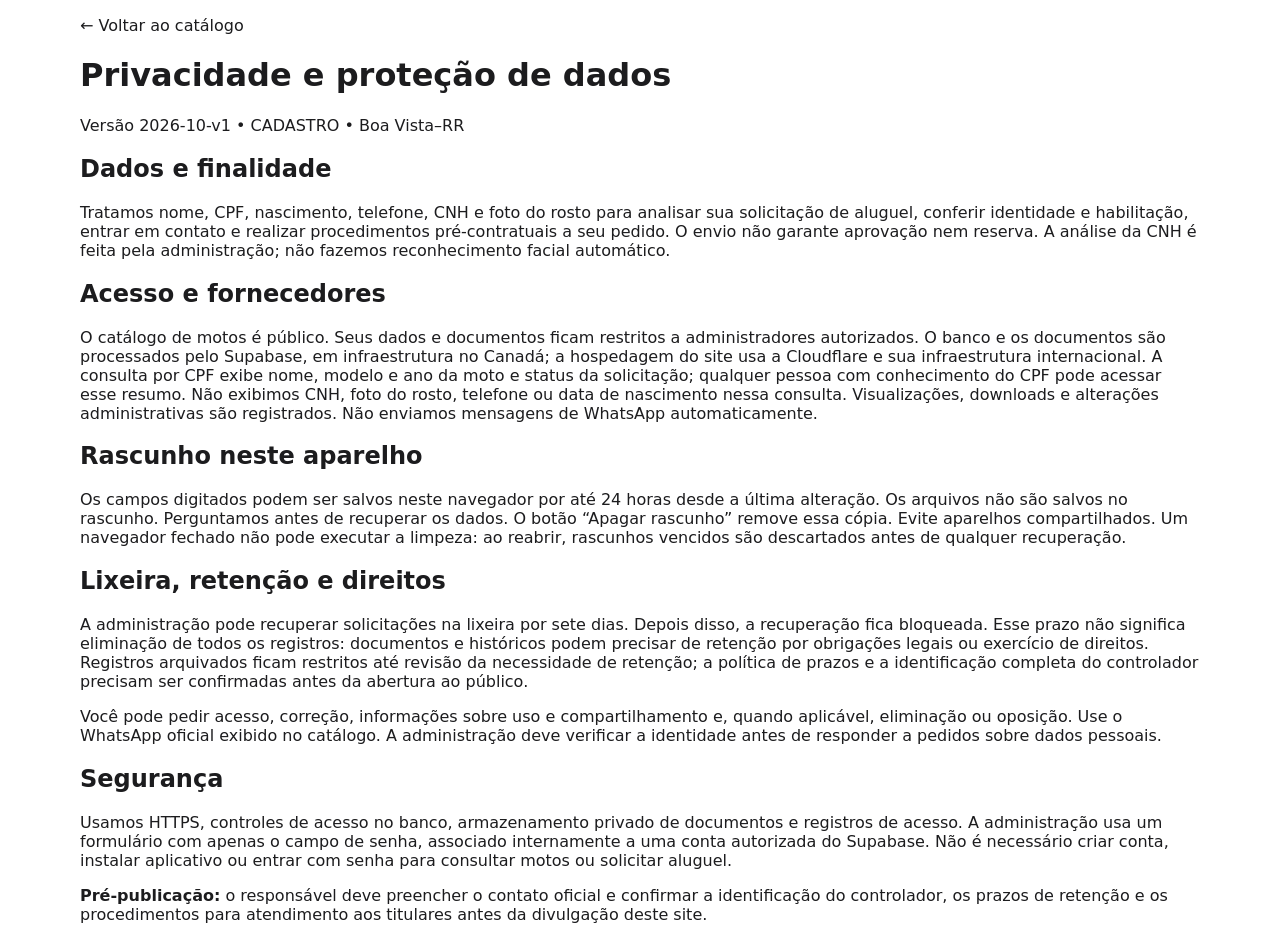
==== public/privacy.html @ 1ce6167f "Publicar Cadastro versão 04 com nova identidade e preservar correção da ADM" ====
<!doctype html><html lang="pt-BR"><head><meta charset="utf-8"><meta name="viewport" content="width=device-width,initial-scale=1"><title>Privacidade | Cadastro</title><link rel="stylesheet" href="style.css"></head><body><main class="wrap"><p><a href="index.html">← Voltar ao catálogo</a></p><h1>Privacidade e proteção de dados</h1><p>Versão 2026-10-v1 • CADASTRO • Boa Vista–RR</p><h2>Dados e finalidade</h2><p>Tratamos nome, CPF, nascimento, telefone, CNH e foto do rosto para analisar sua solicitação de aluguel, conferir identidade e habilitação, entrar em contato e realizar procedimentos pré-contratuais a seu pedido. O envio não garante aprovação nem reserva. A análise da CNH é feita pela administração; não fazemos reconhecimento facial automático.</p><h2>Acesso e fornecedores</h2><p>O catálogo de motos é público. Seus dados e documentos ficam restritos a administradores autorizados. O banco e os documentos são processados pelo Supabase, em infraestrutura no Canadá; a hospedagem do site usa a Cloudflare e sua infraestrutura internacional. A consulta por CPF exibe nome, modelo e ano da moto e status da solicitação; qualquer pessoa com conhecimento do CPF pode acessar esse resumo. Não exibimos CNH, foto do rosto, telefone ou data de nascimento nessa consulta. Visualizações, downloads e alterações administrativas são registrados. Não enviamos mensagens de WhatsApp automaticamente.</p><h2>Rascunho neste aparelho</h2><p>Os campos digitados podem ser salvos neste navegador por até 24 horas desde a última alteração. Os arquivos não são salvos no rascunho. Perguntamos antes de recuperar os dados. O botão “Apagar rascunho” remove essa cópia. Evite aparelhos compartilhados. Um navegador fechado não pode executar a limpeza: ao reabrir, rascunhos vencidos são descartados antes de qualquer recuperação.</p><h2>Lixeira, retenção e direitos</h2><p>A administração pode recuperar solicitações na lixeira por sete dias. Depois disso, a recuperação fica bloqueada. Esse prazo não significa eliminação de todos os registros: documentos e históricos podem precisar de retenção por obrigações legais ou exercício de direitos. Registros arquivados ficam restritos até revisão da necessidade de retenção; a política de prazos e a identificação completa do controlador precisam ser confirmadas antes da abertura ao público.</p><p>Você pode pedir acesso, correção, informações sobre uso e compartilhamento e, quando aplicável, eliminação ou oposição. Use o WhatsApp oficial exibido no catálogo. A administração deve verificar a identidade antes de responder a pedidos sobre dados pessoais.</p><h2>Segurança</h2><p>Usamos HTTPS, controles de acesso no banco, armazenamento privado de documentos e registros de acesso. A administração usa um formulário com apenas o campo de senha, associado internamente a uma conta autorizada do Supabase. Não é necessário criar conta, instalar aplicativo ou entrar com senha para consultar motos ou solicitar aluguel.</p><p><strong>Pré-publicação:</strong> o responsável deve preencher o contato oficial e confirmar a identificação do controlador, os prazos de retenção e os procedimentos para atendimento aos titulares antes da divulgação deste site.</p></main></body></html>
---- public/style.css ----
:root{font-family:Inter,system-ui,-apple-system,Segoe UI,sans-serif;color:#1c1c1e;background:#fff}*{box-sizing:border-box}html{scroll-behavior:smooth}body{margin:0}button,input,textarea,select{font:inherit}button{cursor:pointer}a{text-decoration:none;color:inherit}.wrap{width:min(1120px,calc(100% - 36px));margin:auto}.head{display:flex;align-items:center;justify-content:space-between;height:82px}.brand{display:flex;align-items:center;gap:11px}.brand strong{display:block;font-size:18px;letter-spacing:.5px}.brand small{display:block;color:#777;font-size:11px;margin-top:3px}.mark{background:#bc2026;color:#fff;font-weight:900;border-radius:12px;padding:10px 15px;font-size:23px}.headlink{font-size:13px;font-weight:700}.hero{background:linear-gradient(115deg,#181818,#303033);color:white;padding:92px 0 100px}.eyebrow{font-size:11px;font-weight:900;letter-spacing:2px;color:#f5aaaa}.eyebrow.red{color:#b91c1c}.hero h1{font-size:clamp(36px,6vw,66px);letter-spacing:-2px;line-height:1.06;margin:17px 0}.hero h1 em{color:#ff6b6b;font-style:normal}.hero p{max-width:540px;color:#d1d1d1;line-height:1.65;margin-bottom:28px}.btn{border:0;border-radius:11px;padding:14px 19px;font-weight:800;display:inline-block;text-align:center}.primary{background:#bc2026;color:white}.primary:hover{background:#9c171e}.secondary{background:#f3f3f3;color:#242424}.btn:disabled{opacity:.45;cursor:not-allowed}.catalog{padding:67px 0}.section-head{display:flex;justify-content:space-between;align-items:center;gap:10px;margin-bottom:24px}.section-head h2,.steps h2{font-size:34px;letter-spacing:-1px;margin:7px 0}.section-head p{color:#737373;margin:0}.pill{border-radius:30px;background:#f6f6f6;padding:8px 12px;color:#555;font-size:12px;white-space:nowrap}.grid{display:grid;grid-template-columns:repeat(3,minmax(0,1fr));gap:22px}.bike{border:1px solid #e8e8e8;border-radius:17px;overflow:hidden;background:#fff;box-shadow:0 6px 18px #00000007}.bike-photo{height:210px;background:linear-gradient(135deg,#f0f0f0,#e3e3e3);display:flex;align-items:center;justify-content:center;position:relative}.bike-photo img{width:100%;height:100%;object-fit:cover}.bike-photo .placeholder{font-size:65px;opacity:.35}.status{position:absolute;top:12px;left:12px;border-radius:20px;padding:6px 11px;font-size:10px;font-weight:900;background:#dcfce7;color:#166534}.status.rented{background:#fee2e2;color:#991b1b}.arrow{position:absolute;top:48%;border:0;border-radius:50%;width:30px;height:30px;background:#ffffffd9}.arrow.left{left:9px}.arrow.right{right:9px}.dots{position:absolute;bottom:9px;color:#444;background:#fffc;border-radius:20px;padding:3px 9px;font-size:11px}.bike-body{padding:19px}.bike-body h3{margin:0 0 6px;font-size:19px}.bike-body .meta{color:#777;font-size:12px}.desc{font-size:13px;color:#555;line-height:1.5;min-height:36px}.prices{border-top:1px solid #eee;padding-top:12px;margin:12px 0}.price-row{display:flex;justify-content:space-between;gap:8px;font-size:13px;padding:4px 0}.price-row strong{font-size:15px}.price-row.total{font-weight:800;color:#b91c1c}.bike .btn{width:100%}.steps{padding:28px 0 78px}.stepgrid{display:grid;grid-template-columns:repeat(3,1fr);gap:16px}.stepgrid>div{background:#f8f8f8;border-radius:15px;padding:23px}.stepgrid b{color:#b91c1c}.stepgrid h3{margin:9px 0}.stepgrid p{font-size:13px;color:#666;line-height:1.5}footer{background:#171717;color:white}.foot{display:flex;justify-content:space-between;align-items:center;padding:26px 0}.foot p{color:#aaa;font-size:12px}.lock{border:0;background:#333;color:#bbb;border-radius:10px;padding:10px 13px}.wa{position:fixed;bottom:22px;right:19px;background:#16a34a;color:white;padding:13px 17px;border-radius:50px;font-weight:800;box-shadow:0 5px 20px #0003;z-index:9}.overlay{position:fixed;inset:0;background:#0009;z-index:20;display:flex;justify-content:center;align-items:center;padding:16px}.hidden{display:none!important}.dialog{background:#fff;border-radius:18px;padding:25px;width:min(560px,100%);max-height:90vh;overflow:auto;position:relative}.close{position:absolute;right:14px;top:10px;border:0;background:transparent;font-size:27px;color:#666}.dialog h2{margin:3px 30px 12px 0}.muted{color:#737373;font-size:13px;line-height:1.6}.field{display:flex;flex-direction:column;gap:5px;margin:12px 0}.field label{font-size:13px;font-weight:750}.field input,.field textarea,.field select,.search{border:1px solid #ddd;border-radius:9px;padding:12px;width:100%;background:white}.field input:focus,.field textarea:focus{outline:2px solid #e6a0a0}.error{font-size:12px;color:#b91c1c;min-height:12px}.checkrow{display:flex;gap:10px;align-items:flex-start;font-size:13px;line-height:1.5;margin:16px 0}.checkrow input{margin-top:3px}.actions{display:flex;gap:10px;flex-wrap:wrap;margin-top:17px}.actions>*{flex:1}.boxnote{background:#f8f8f8;border-radius:10px;padding:13px;font-size:13px;line-height:1.6}.toast{position:fixed;bottom:20px;left:50%;transform:translateX(-50%);background:#222;color:white;padding:13px 19px;border-radius:10px;z-index:30;max-width:90vw}.admin{position:fixed;inset:0;background:#f7f7f8;z-index:15;overflow:auto}.adminbar{background:#171717;color:#fff}.adminbarinner{display:flex;justify-content:space-between;align-items:center;min-height:66px}.adminbar span{color:#ff7d7d}.plain{border:0;background:#ffffff18;color:#fff;border-radius:9px;padding:9px 12px;margin-left:7px}.adminbody{padding:24px 0 60px}.tabs{display:flex;overflow:auto;gap:7px;margin-bottom:22px}.tabs button{border:0;border-radius:9px;padding:12px 15px;background:#eaeaea;white-space:nowrap}.tabs button.active{background:#bc2026;color:#fff}.panel{background:white;border:1px solid #e8e8e8;border-radius:14px;padding:20px;margin:13px 0}.panel h2{margin:0 0 14px}.stats{display:grid;grid-template-columns:repeat(3,1fr);gap:12px}.stat{background:#fff;padding:20px;border:1px solid #eee;border-radius:12px}.stat strong{display:block;font-size:30px}.stat small{color:#666}.item{padding:13px 0;border-bottom:1px solid #eee}.item:last-child{border-bottom:0}.itemhead{display:flex;justify-content:space-between;align-items:center;gap:10px}.item p{font-size:13px;color:#666;margin:7px 0}.mini{border:1px solid #ddd;background:white;border-radius:8px;padding:7px 10px;font-size:12px;margin:3px}.danger{color:#b91c1c}.toolbar{display:flex;gap:8px;flex-wrap:wrap}.toolbar>*{flex:1;min-width:120px}.docpreview{width:100%;max-height:65vh;object-fit:contain}.docframe{width:100%;height:65vh;border:0}.notice{background:#fff5e6;border-radius:10px;padding:12px;font-size:13px;color:#805000}@media(max-width:800px){.grid{grid-template-columns:repeat(2,1fr)}.hero{padding:70px 0}.stepgrid{grid-template-columns:1fr}.stats{grid-template-columns:1fr 1fr}}@media(max-width:540px){.grid{grid-template-columns:1fr}.section-head h2{font-size:29px}.hero h1{letter-spacing:-1px}.headlink{display:none}.bike-photo{height:230px}.dialog{padding:20px}.stats{grid-template-columns:1fr 1fr}.wa span{display:none}.wa{border-radius:50%;padding:15px}}

.audit{white-space:pre-wrap;overflow-wrap:anywhere;font-size:12px}input,select,textarea{font-size:16px}button:focus-visible,a:focus-visible{outline:3px solid #b91c1c;outline-offset:3px}.dialog{max-height:90dvh;overflow-y:auto}

/* CADASTRO — VERSÃO 04 */
.catalog{padding:34px 0 75px}.catalog-title{text-align:center;white-space:nowrap;font-size:clamp(18px,5.4vw,42px);color:#414141;margin:8px 0 34px;font-weight:900;letter-spacing:-.6px}.grid{grid-template-columns:1fr;gap:30px;max-width:850px;margin:auto}.bike{display:grid;grid-template-columns:48% 52%;border:0;border-radius:20px;box-shadow:0 12px 28px rgba(0,0,0,.18);overflow:hidden}.bike-photo{height:100%;min-height:245px;background:#fff}.bike-photo img{object-fit:contain}.bike-body{padding:22px}.bike-body h3{font-size:23px}.bike-body .meta{font-size:15px}.desc{min-height:0}.bike .primary,.approve{background:#06a43e;color:#fff}.bike .primary:hover,.approve:hover{background:#058631}.price-row strong,.price-row.total{color:#686868}.status{background:#dcfce7;color:#05952f}.foot{min-height:90px}.footer-brand{font-weight:800}.admin-shortcut{width:min(100%,540px);display:flex;align-items:center;gap:15px;text-align:left;background:#fff;border:1px solid #e7e7e7;border-radius:12px;padding:17px 20px;box-shadow:0 6px 18px #00000012}.admin-shortcut strong{flex:1}.admin-shortcut span{font-size:25px}.app-card{position:relative;background:#fff;border:1px solid #eee;border-radius:14px;margin:15px 0;box-shadow:0 5px 15px #00000010;display:flex;align-items:stretch}.app-card-main{border:0;background:transparent;text-align:left;flex:1;padding:16px 13px;min-width:0}.app-card-title{display:flex;gap:8px;align-items:center;justify-content:space-between}.app-card-detail{color:#666;font-size:13px;margin:8px 0}.app-card-open{color:#0c8b3b;font-weight:750;font-size:13px}.app-trash{border:0;background:transparent;color:#bb2026;font-size:21px;padding:12px}.detail-page{max-width:950px;margin:auto}.detail-page h2{font-size:clamp(21px,5vw,32px)}.doc-grid{display:grid;grid-template-columns:1fr 1fr;gap:14px}.inline-document{background:#f5f5f5;border-radius:10px;min-height:250px;overflow:hidden}.inline-face{width:100%;max-height:540px;object-fit:contain;display:block}.inline-pdf{width:100%;height:550px;border:0}.decision-buttons{margin:20px 0}.refuse{background:#bc2026;color:white}.adminbody{padding-top:24px}.adminbarinner{gap:10px}.adminbarinner b{font-size:clamp(13px,3.7vw,20px)}
@media(max-width:540px){.grid{grid-template-columns:1fr;gap:26px}.bike{grid-template-columns:48% 52%;border-radius:17px}.bike-photo{min-height:195px}.bike-body{padding:14px 10px}.bike-body h3{font-size:18px}.bike-body .meta{font-size:12px}.desc{font-size:11px}.prices{margin:7px 0;padding-top:5px}.price-row{font-size:11px;padding:3px 0}.price-row strong{font-size:12px}.bike .btn{font-size:11px;padding:11px 5px}.doc-grid{grid-template-columns:1fr}.inline-pdf{height:450px}.catalog-title{letter-spacing:-.5px}.adminbar .plain{padding:7px 8px;margin-left:3px}}

/* Versão 02: catálogo aprovado */
body{background:#fff}.head{height:90px}.site-logo{width:155px;height:auto;max-height:70px;object-fit:contain}.hamburger{background:none;border:0;font-size:32px;color:#171717}.catalog{padding:30px 0 65px}.catalog-title{margin:15px 0 32px;color:#383838}.grid{max-width:860px;gap:26px}.bike{grid-template-columns:53% 47%;border-radius:22px;box-shadow:0 10px 28px #00000021;min-height:260px}.bike-photo{min-height:260px}.bike-body{display:flex;flex-direction:column;align-items:flex-start;justify-content:center;padding:20px 18px}.bike-body h3{font-size:clamp(17px,3vw,27px);margin:0 0 14px}.status-inline{position:static;font-size:13px;font-weight:700;padding:8px 12px}.weekly-price{font-size:clamp(20px,3.8vw,29px);font-weight:800;color:#666;margin-top:16px}.per-week{color:#777;margin:0 0 16px}.bike .btn{background:#00a53e;color:white;text-transform:none;font-size:15px;border-radius:9px;padding:13px 6px}.bike .btn:disabled{background:#ddd;color:#666}.bike-photo .placeholder{opacity:.45}.drawer-shade{position:fixed;inset:0;background:#0004;z-index:35}.drawer{position:fixed;right:0;top:0;height:100dvh;width:min(320px,78vw);background:#fff;z-index:36;box-shadow:-10px 0 30px #0002;padding:80px 20px 20px}.drawer-close{position:absolute;right:24px;top:16px;background:none;border:0;font-size:36px}.drawer-option{display:block;border:0;background:none;text-align:left;width:100%;padding:18px 8px;font-size:16px;font-weight:700}.customer-page{min-height:calc(100dvh - 90px);background:#fff}.customer-inner{max-width:760px;margin:auto;padding:25px 20px}.customer-inner h1{text-align:center;font-size:clamp(22px,5vw,32px);margin:30px 0}.customer-inner>.muted{text-align:center}.customer-card{background:#fff;box-shadow:0 8px 25px #0002;border-radius:17px;padding:25px;margin:25px 0;display:grid;gap:12px}.customer-card input{width:100%;padding:14px;border:1px solid #ddd;border-radius:9px;font-size:17px}.customer-privacy{background:#e9f3fc;border-radius:12px;padding:18px;color:#42576b;font-size:13px}.upload-ok{font-size:29px;font-weight:900;color:#05a43d;margin-left:12px}.upload-feedback{display:flex;align-items:center;gap:10px;margin:8px 0}.face-thumb{width:64px;height:64px;object-fit:cover;border-radius:9px;border:1px solid #ddd}.pdf-toolbar{display:flex;justify-content:center;align-items:center;gap:15px;padding:8px;background:#eee;border-radius:8px}.pdf-pages{overflow:auto;max-height:65vh;background:#e5e5e5;padding:10px;text-align:center}.pdf-pages canvas{display:block;margin:0 auto 12px;box-shadow:0 2px 8px #0003;max-width:none}.inline-document{min-height:100px}
@media(max-width:540px){.site-logo{width:135px}.head{height:80px}.bike{grid-template-columns:52% 48%;min-height:190px}.bike-photo{min-height:190px}.bike-body{padding:12px 10px}.bike-body h3{font-size:17px;margin-bottom:10px}.status-inline{font-size:11px;padding:6px 9px}.weekly-price{font-size:21px;margin-top:10px}.per-week{font-size:13px;margin-bottom:12px}.bike .btn{font-size:12px;padding:11px 2px}.catalog-title{font-size:clamp(18px,5.5vw,29px)}}

/* Versão 03 — consulta resumida */
.customer-previews{display:grid;gap:18px;margin:24px 0}.customer-preview-card{background:#fff;border-radius:20px;box-shadow:0 8px 24px #00000019;padding:20px;display:flex;align-items:center;gap:20px;min-height:135px}.customer-preview-photo{width:92px;height:92px;border-radius:14px;background:#f3f4f6;display:flex;align-items:center;justify-content:center;font-size:38px;flex-shrink:0}.customer-preview-info{min-width:0}.customer-preview-info h2{font-size:21px;margin:0 0 7px}.customer-preview-info p{margin:0 0 13px;color:#555}.customer-status{font-size:13px;font-weight:800;border-radius:18px;padding:7px 12px;display:inline-block}.customer-status.pending{background:#fff4d6;color:#8a5900}.customer-status.approved{background:#d9fbe5;color:#087b32}.customer-status.refused{background:#ffe4e6;color:#a61c2b}

/* CADASTRO v04 */
.cadastro-logo{font-size:clamp(20px,4.5vw,30px);font-weight:950;letter-spacing:-1px;color:#202020}
.form-fullscreen{background:#fff;padding:0;align-items:stretch;justify-content:center}
.form-fullscreen .dialog{width:100%;max-width:860px;max-height:100dvh;height:100dvh;border-radius:0;overflow-y:auto;padding:70px 22px 45px}
.form-fullscreen .close{position:fixed;top:18px;right:max(20px,calc((100vw - 850px)/2));z-index:2}
.form-fullscreen .submit-green{background:#06a43e!important;color:white!important;width:100%;font-weight:900}
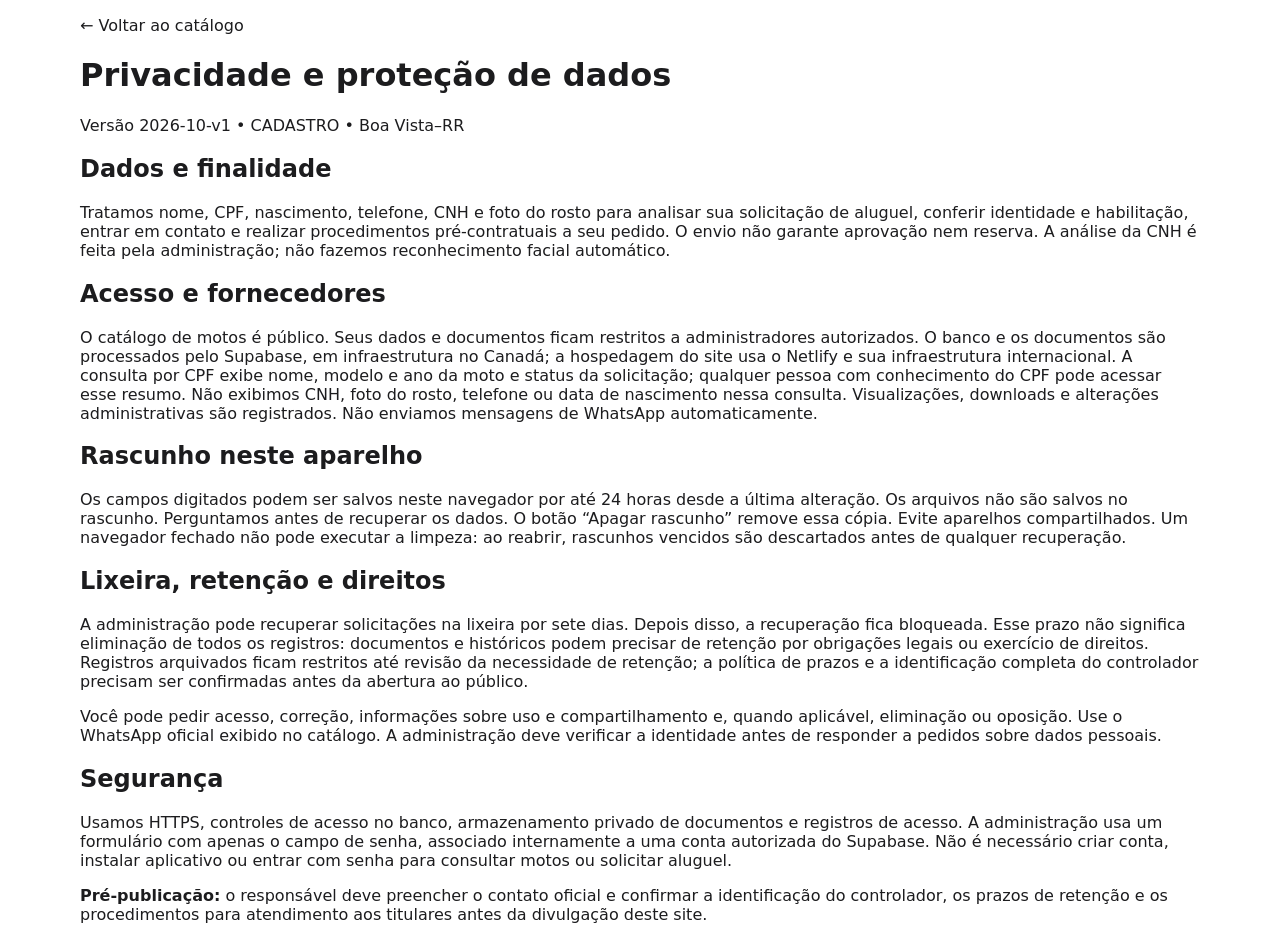
==== commit 35163e6a: "Publicar Cadastro versão 05 preservando correção da ADM" ====
--- a/public/privacy.html
+++ b/public/privacy.html
@@ -1 +1 @@
-<!doctype html><html lang="pt-BR"><head><meta charset="utf-8"><meta name="viewport" content="width=device-width,initial-scale=1"><title>Privacidade | Cadastro</title><link rel="stylesheet" href="style.css"></head><body><main class="wrap"><p><a href="index.html">← Voltar ao catálogo</a></p><h1>Privacidade e proteção de dados</h1><p>Versão 2026-10-v1 • CADASTRO • Boa Vista–RR</p><h2>Dados e finalidade</h2><p>Tratamos nome, CPF, nascimento, telefone, CNH e foto do rosto para analisar sua solicitação de aluguel, conferir identidade e habilitação, entrar em contato e realizar procedimentos pré-contratuais a seu pedido. O envio não garante aprovação nem reserva. A análise da CNH é feita pela administração; não fazemos reconhecimento facial automático.</p><h2>Acesso e fornecedores</h2><p>O catálogo de motos é público. Seus dados e documentos ficam restritos a administradores autorizados. O banco e os documentos são processados pelo Supabase, em infraestrutura no Canadá; a hospedagem do site usa a Cloudflare e sua infraestrutura internacional. A consulta por CPF exibe nome, modelo e ano da moto e status da solicitação; qualquer pessoa com conhecimento do CPF pode acessar esse resumo. Não exibimos CNH, foto do rosto, telefone ou data de nascimento nessa consulta. Visualizações, downloads e alterações administrativas são registrados. Não enviamos mensagens de WhatsApp automaticamente.</p><h2>Rascunho neste aparelho</h2><p>Os campos digitados podem ser salvos neste navegador por até 24 horas desde a última alteração. Os arquivos não são salvos no rascunho. Perguntamos antes de recuperar os dados. O botão “Apagar rascunho” remove essa cópia. Evite aparelhos compartilhados. Um navegador fechado não pode executar a limpeza: ao reabrir, rascunhos vencidos são descartados antes de qualquer recuperação.</p><h2>Lixeira, retenção e direitos</h2><p>A administração pode recuperar solicitações na lixeira por sete dias. Depois disso, a recuperação fica bloqueada. Esse prazo não significa eliminação de todos os registros: documentos e históricos podem precisar de retenção por obrigações legais ou exercício de direitos. Registros arquivados ficam restritos até revisão da necessidade de retenção; a política de prazos e a identificação completa do controlador precisam ser confirmadas antes da abertura ao público.</p><p>Você pode pedir acesso, correção, informações sobre uso e compartilhamento e, quando aplicável, eliminação ou oposição. Use o WhatsApp oficial exibido no catálogo. A administração deve verificar a identidade antes de responder a pedidos sobre dados pessoais.</p><h2>Segurança</h2><p>Usamos HTTPS, controles de acesso no banco, armazenamento privado de documentos e registros de acesso. A administração usa um formulário com apenas o campo de senha, associado internamente a uma conta autorizada do Supabase. Não é necessário criar conta, instalar aplicativo ou entrar com senha para consultar motos ou solicitar aluguel.</p><p><strong>Pré-publicação:</strong> o responsável deve preencher o contato oficial e confirmar a identificação do controlador, os prazos de retenção e os procedimentos para atendimento aos titulares antes da divulgação deste site.</p></main></body></html>
+<!doctype html><html lang="pt-BR"><head><meta charset="utf-8"><meta name="viewport" content="width=device-width,initial-scale=1"><title>Privacidade | Cadastro</title><link rel="stylesheet" href="style.css"></head><body><main class="wrap"><p><a href="index.html">← Voltar ao catálogo</a></p><h1>Privacidade e proteção de dados</h1><p>Versão 2026-10-v1 • CADASTRO • Boa Vista–RR</p><h2>Dados e finalidade</h2><p>Tratamos nome, CPF, nascimento, telefone, CNH e foto do rosto para analisar sua solicitação de aluguel, conferir identidade e habilitação, entrar em contato e realizar procedimentos pré-contratuais a seu pedido. O envio não garante aprovação nem reserva. A análise da CNH é feita pela administração; não fazemos reconhecimento facial automático.</p><h2>Acesso e fornecedores</h2><p>O catálogo de motos é público. Seus dados e documentos ficam restritos a administradores autorizados. O banco e os documentos são processados pelo Supabase, em infraestrutura no Canadá; a hospedagem do site usa o Netlify e sua infraestrutura internacional. A consulta por CPF exibe nome, modelo e ano da moto e status da solicitação; qualquer pessoa com conhecimento do CPF pode acessar esse resumo. Não exibimos CNH, foto do rosto, telefone ou data de nascimento nessa consulta. Visualizações, downloads e alterações administrativas são registrados. Não enviamos mensagens de WhatsApp automaticamente.</p><h2>Rascunho neste aparelho</h2><p>Os campos digitados podem ser salvos neste navegador por até 24 horas desde a última alteração. Os arquivos não são salvos no rascunho. Perguntamos antes de recuperar os dados. O botão “Apagar rascunho” remove essa cópia. Evite aparelhos compartilhados. Um navegador fechado não pode executar a limpeza: ao reabrir, rascunhos vencidos são descartados antes de qualquer recuperação.</p><h2>Lixeira, retenção e direitos</h2><p>A administração pode recuperar solicitações na lixeira por sete dias. Depois disso, a recuperação fica bloqueada. Esse prazo não significa eliminação de todos os registros: documentos e históricos podem precisar de retenção por obrigações legais ou exercício de direitos. Registros arquivados ficam restritos até revisão da necessidade de retenção; a política de prazos e a identificação completa do controlador precisam ser confirmadas antes da abertura ao público.</p><p>Você pode pedir acesso, correção, informações sobre uso e compartilhamento e, quando aplicável, eliminação ou oposição. Use o WhatsApp oficial exibido no catálogo. A administração deve verificar a identidade antes de responder a pedidos sobre dados pessoais.</p><h2>Segurança</h2><p>Usamos HTTPS, controles de acesso no banco, armazenamento privado de documentos e registros de acesso. A administração usa um formulário com apenas o campo de senha, associado internamente a uma conta autorizada do Supabase. Não é necessário criar conta, instalar aplicativo ou entrar com senha para consultar motos ou solicitar aluguel.</p><p><strong>Pré-publicação:</strong> o responsável deve preencher o contato oficial e confirmar a identificação do controlador, os prazos de retenção e os procedimentos para atendimento aos titulares antes da divulgação deste site.</p></main></body></html>
--- a/public/style.css
+++ b/public/style.css
@@ -2,7 +2,7 @@
 
 .audit{white-space:pre-wrap;overflow-wrap:anywhere;font-size:12px}input,select,textarea{font-size:16px}button:focus-visible,a:focus-visible{outline:3px solid #b91c1c;outline-offset:3px}.dialog{max-height:90dvh;overflow-y:auto}
 
-/* CADASTRO — VERSÃO 04 */
+/* SILVA LOCAÇÃO — VERSÃO 01 */
 .catalog{padding:34px 0 75px}.catalog-title{text-align:center;white-space:nowrap;font-size:clamp(18px,5.4vw,42px);color:#414141;margin:8px 0 34px;font-weight:900;letter-spacing:-.6px}.grid{grid-template-columns:1fr;gap:30px;max-width:850px;margin:auto}.bike{display:grid;grid-template-columns:48% 52%;border:0;border-radius:20px;box-shadow:0 12px 28px rgba(0,0,0,.18);overflow:hidden}.bike-photo{height:100%;min-height:245px;background:#fff}.bike-photo img{object-fit:contain}.bike-body{padding:22px}.bike-body h3{font-size:23px}.bike-body .meta{font-size:15px}.desc{min-height:0}.bike .primary,.approve{background:#06a43e;color:#fff}.bike .primary:hover,.approve:hover{background:#058631}.price-row strong,.price-row.total{color:#686868}.status{background:#dcfce7;color:#05952f}.foot{min-height:90px}.footer-brand{font-weight:800}.admin-shortcut{width:min(100%,540px);display:flex;align-items:center;gap:15px;text-align:left;background:#fff;border:1px solid #e7e7e7;border-radius:12px;padding:17px 20px;box-shadow:0 6px 18px #00000012}.admin-shortcut strong{flex:1}.admin-shortcut span{font-size:25px}.app-card{position:relative;background:#fff;border:1px solid #eee;border-radius:14px;margin:15px 0;box-shadow:0 5px 15px #00000010;display:flex;align-items:stretch}.app-card-main{border:0;background:transparent;text-align:left;flex:1;padding:16px 13px;min-width:0}.app-card-title{display:flex;gap:8px;align-items:center;justify-content:space-between}.app-card-detail{color:#666;font-size:13px;margin:8px 0}.app-card-open{color:#0c8b3b;font-weight:750;font-size:13px}.app-trash{border:0;background:transparent;color:#bb2026;font-size:21px;padding:12px}.detail-page{max-width:950px;margin:auto}.detail-page h2{font-size:clamp(21px,5vw,32px)}.doc-grid{display:grid;grid-template-columns:1fr 1fr;gap:14px}.inline-document{background:#f5f5f5;border-radius:10px;min-height:250px;overflow:hidden}.inline-face{width:100%;max-height:540px;object-fit:contain;display:block}.inline-pdf{width:100%;height:550px;border:0}.decision-buttons{margin:20px 0}.refuse{background:#bc2026;color:white}.adminbody{padding-top:24px}.adminbarinner{gap:10px}.adminbarinner b{font-size:clamp(13px,3.7vw,20px)}
 @media(max-width:540px){.grid{grid-template-columns:1fr;gap:26px}.bike{grid-template-columns:48% 52%;border-radius:17px}.bike-photo{min-height:195px}.bike-body{padding:14px 10px}.bike-body h3{font-size:18px}.bike-body .meta{font-size:12px}.desc{font-size:11px}.prices{margin:7px 0;padding-top:5px}.price-row{font-size:11px;padding:3px 0}.price-row strong{font-size:12px}.bike .btn{font-size:11px;padding:11px 5px}.doc-grid{grid-template-columns:1fr}.inline-pdf{height:450px}.catalog-title{letter-spacing:-.5px}.adminbar .plain{padding:7px 8px;margin-left:3px}}
 
@@ -19,3 +19,6 @@
 .form-fullscreen .dialog{width:100%;max-width:860px;max-height:100dvh;height:100dvh;border-radius:0;overflow-y:auto;padding:70px 22px 45px}
 .form-fullscreen .close{position:fixed;top:18px;right:max(20px,calc((100vw - 850px)/2));z-index:2}
 .form-fullscreen .submit-green{background:#06a43e!important;color:white!important;width:100%;font-weight:900}
+
+/* ADM: simple two-card landing and separate motorcycle cards */
+.admin-home{display:grid;grid-template-columns:repeat(2,minmax(0,1fr));gap:18px;max-width:720px;margin:35px auto}.admin-home-card{background:#fff;border:1px solid #e6e6e6;border-radius:18px;padding:32px 20px;box-shadow:0 8px 22px #00000012;display:flex;flex-direction:column;align-items:center;gap:15px;font-size:19px;color:#222}.admin-home-icon{font-size:42px}.admin-home-arrow{color:#999;font-size:24px}.admin-back{margin-bottom:14px}.admin-bike-card{background:#fff;border:1px solid #e6e6e6;border-radius:14px;padding:14px;margin:13px 0;box-shadow:0 4px 14px #0000000c}.admin-bike-info{display:flex;align-items:center;gap:12px;min-width:0}.admin-bike-thumb{width:75px;height:70px;flex:none;border-radius:9px;background:#f2f2f2;display:grid;place-items:center;overflow:hidden;font-size:28px}.admin-bike-thumb img{width:100%;height:100%;object-fit:contain}.admin-bike-actions{display:flex;flex-wrap:wrap;justify-content:flex-end}@media(max-width:540px){.admin-home{grid-template-columns:1fr;gap:15px;margin:18px auto}.admin-home-card{padding:24px}.admin-bike-card .itemhead{align-items:flex-start;flex-direction:column}.admin-bike-actions{width:100%}}
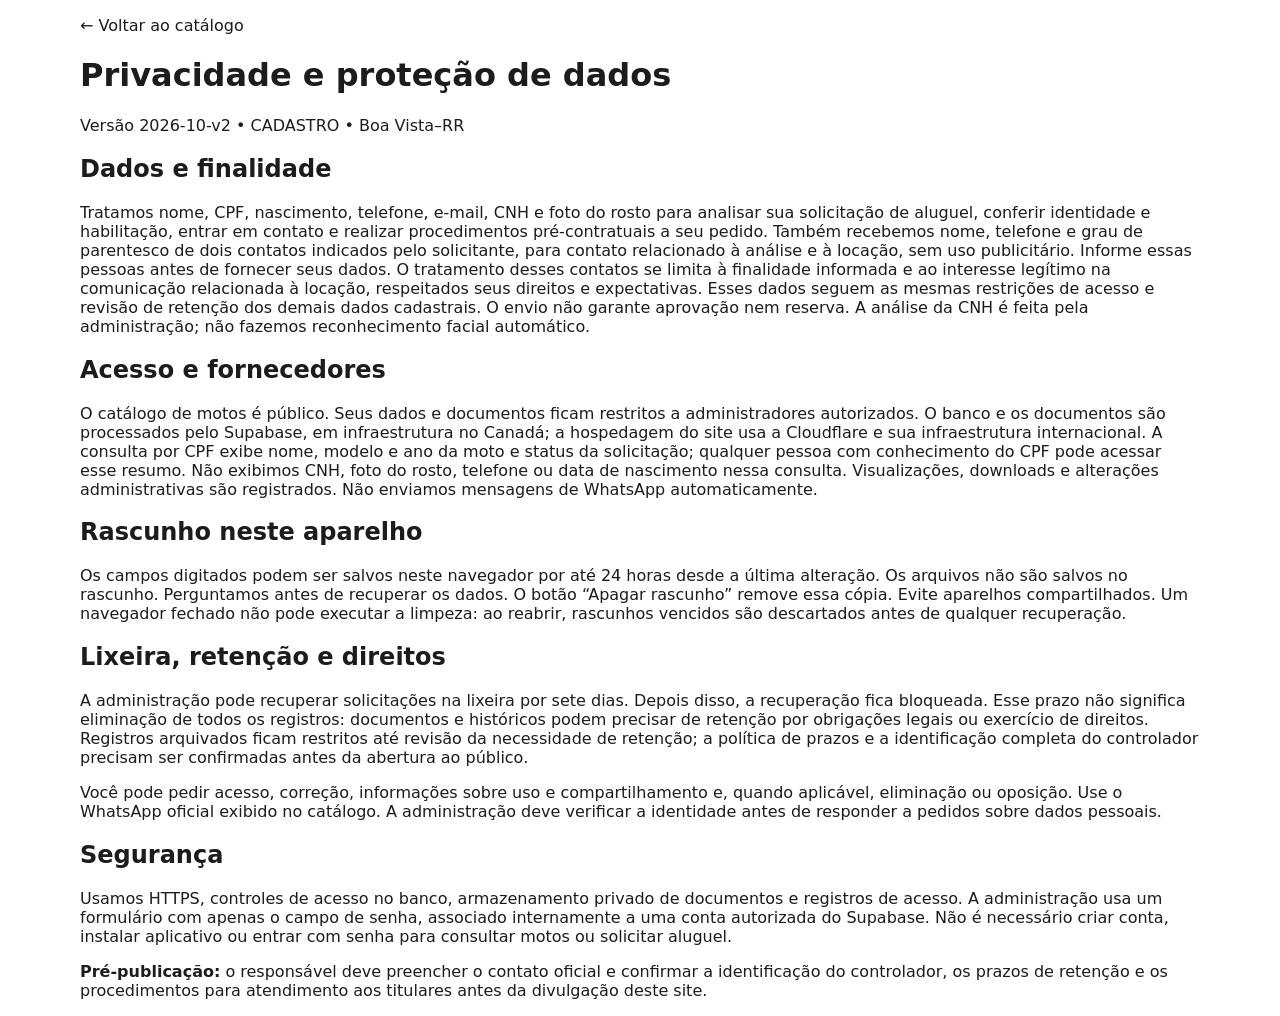
==== commit 865fdf9d: "Publicar Cadastro V09 com e-mail e contatos de parentes integrados ao Supabase" ====
--- a/public/privacy.html
+++ b/public/privacy.html
@@ -1 +1 @@
-<!doctype html><html lang="pt-BR"><head><meta charset="utf-8"><meta name="viewport" content="width=device-width,initial-scale=1"><title>Privacidade | Cadastro</title><link rel="stylesheet" href="style.css"></head><body><main class="wrap"><p><a href="index.html">← Voltar ao catálogo</a></p><h1>Privacidade e proteção de dados</h1><p>Versão 2026-10-v1 • CADASTRO • Boa Vista–RR</p><h2>Dados e finalidade</h2><p>Tratamos nome, CPF, nascimento, telefone, CNH e foto do rosto para analisar sua solicitação de aluguel, conferir identidade e habilitação, entrar em contato e realizar procedimentos pré-contratuais a seu pedido. O envio não garante aprovação nem reserva. A análise da CNH é feita pela administração; não fazemos reconhecimento facial automático.</p><h2>Acesso e fornecedores</h2><p>O catálogo de motos é público. Seus dados e documentos ficam restritos a administradores autorizados. O banco e os documentos são processados pelo Supabase, em infraestrutura no Canadá; a hospedagem do site usa o Netlify e sua infraestrutura internacional. A consulta por CPF exibe nome, modelo e ano da moto e status da solicitação; qualquer pessoa com conhecimento do CPF pode acessar esse resumo. Não exibimos CNH, foto do rosto, telefone ou data de nascimento nessa consulta. Visualizações, downloads e alterações administrativas são registrados. Não enviamos mensagens de WhatsApp automaticamente.</p><h2>Rascunho neste aparelho</h2><p>Os campos digitados podem ser salvos neste navegador por até 24 horas desde a última alteração. Os arquivos não são salvos no rascunho. Perguntamos antes de recuperar os dados. O botão “Apagar rascunho” remove essa cópia. Evite aparelhos compartilhados. Um navegador fechado não pode executar a limpeza: ao reabrir, rascunhos vencidos são descartados antes de qualquer recuperação.</p><h2>Lixeira, retenção e direitos</h2><p>A administração pode recuperar solicitações na lixeira por sete dias. Depois disso, a recuperação fica bloqueada. Esse prazo não significa eliminação de todos os registros: documentos e históricos podem precisar de retenção por obrigações legais ou exercício de direitos. Registros arquivados ficam restritos até revisão da necessidade de retenção; a política de prazos e a identificação completa do controlador precisam ser confirmadas antes da abertura ao público.</p><p>Você pode pedir acesso, correção, informações sobre uso e compartilhamento e, quando aplicável, eliminação ou oposição. Use o WhatsApp oficial exibido no catálogo. A administração deve verificar a identidade antes de responder a pedidos sobre dados pessoais.</p><h2>Segurança</h2><p>Usamos HTTPS, controles de acesso no banco, armazenamento privado de documentos e registros de acesso. A administração usa um formulário com apenas o campo de senha, associado internamente a uma conta autorizada do Supabase. Não é necessário criar conta, instalar aplicativo ou entrar com senha para consultar motos ou solicitar aluguel.</p><p><strong>Pré-publicação:</strong> o responsável deve preencher o contato oficial e confirmar a identificação do controlador, os prazos de retenção e os procedimentos para atendimento aos titulares antes da divulgação deste site.</p></main></body></html>
+<!doctype html><html lang="pt-BR"><head><meta charset="utf-8"><meta name="viewport" content="width=device-width,initial-scale=1"><title>Privacidade | Cadastro</title><link rel="stylesheet" href="style.css"></head><body><main class="wrap"><p><a href="index.html">← Voltar ao catálogo</a></p><h1>Privacidade e proteção de dados</h1><p>Versão 2026-10-v2 • CADASTRO • Boa Vista–RR</p><h2>Dados e finalidade</h2><p>Tratamos nome, CPF, nascimento, telefone, e-mail, CNH e foto do rosto para analisar sua solicitação de aluguel, conferir identidade e habilitação, entrar em contato e realizar procedimentos pré-contratuais a seu pedido. Também recebemos nome, telefone e grau de parentesco de dois contatos indicados pelo solicitante, para contato relacionado à análise e à locação, sem uso publicitário. Informe essas pessoas antes de fornecer seus dados. O tratamento desses contatos se limita à finalidade informada e ao interesse legítimo na comunicação relacionada à locação, respeitados seus direitos e expectativas. Esses dados seguem as mesmas restrições de acesso e revisão de retenção dos demais dados cadastrais. O envio não garante aprovação nem reserva. A análise da CNH é feita pela administração; não fazemos reconhecimento facial automático.</p><h2>Acesso e fornecedores</h2><p>O catálogo de motos é público. Seus dados e documentos ficam restritos a administradores autorizados. O banco e os documentos são processados pelo Supabase, em infraestrutura no Canadá; a hospedagem do site usa a Cloudflare e sua infraestrutura internacional. A consulta por CPF exibe nome, modelo e ano da moto e status da solicitação; qualquer pessoa com conhecimento do CPF pode acessar esse resumo. Não exibimos CNH, foto do rosto, telefone ou data de nascimento nessa consulta. Visualizações, downloads e alterações administrativas são registrados. Não enviamos mensagens de WhatsApp automaticamente.</p><h2>Rascunho neste aparelho</h2><p>Os campos digitados podem ser salvos neste navegador por até 24 horas desde a última alteração. Os arquivos não são salvos no rascunho. Perguntamos antes de recuperar os dados. O botão “Apagar rascunho” remove essa cópia. Evite aparelhos compartilhados. Um navegador fechado não pode executar a limpeza: ao reabrir, rascunhos vencidos são descartados antes de qualquer recuperação.</p><h2>Lixeira, retenção e direitos</h2><p>A administração pode recuperar solicitações na lixeira por sete dias. Depois disso, a recuperação fica bloqueada. Esse prazo não significa eliminação de todos os registros: documentos e históricos podem precisar de retenção por obrigações legais ou exercício de direitos. Registros arquivados ficam restritos até revisão da necessidade de retenção; a política de prazos e a identificação completa do controlador precisam ser confirmadas antes da abertura ao público.</p><p>Você pode pedir acesso, correção, informações sobre uso e compartilhamento e, quando aplicável, eliminação ou oposição. Use o WhatsApp oficial exibido no catálogo. A administração deve verificar a identidade antes de responder a pedidos sobre dados pessoais.</p><h2>Segurança</h2><p>Usamos HTTPS, controles de acesso no banco, armazenamento privado de documentos e registros de acesso. A administração usa um formulário com apenas o campo de senha, associado internamente a uma conta autorizada do Supabase. Não é necessário criar conta, instalar aplicativo ou entrar com senha para consultar motos ou solicitar aluguel.</p><p><strong>Pré-publicação:</strong> o responsável deve preencher o contato oficial e confirmar a identificação do controlador, os prazos de retenção e os procedimentos para atendimento aos titulares antes da divulgação deste site.</p></main></body></html>
--- a/public/style.css
+++ b/public/style.css
@@ -22,3 +22,44 @@
 
 /* ADM: simple two-card landing and separate motorcycle cards */
 .admin-home{display:grid;grid-template-columns:repeat(2,minmax(0,1fr));gap:18px;max-width:720px;margin:35px auto}.admin-home-card{background:#fff;border:1px solid #e6e6e6;border-radius:18px;padding:32px 20px;box-shadow:0 8px 22px #00000012;display:flex;flex-direction:column;align-items:center;gap:15px;font-size:19px;color:#222}.admin-home-icon{font-size:42px}.admin-home-arrow{color:#999;font-size:24px}.admin-back{margin-bottom:14px}.admin-bike-card{background:#fff;border:1px solid #e6e6e6;border-radius:14px;padding:14px;margin:13px 0;box-shadow:0 4px 14px #0000000c}.admin-bike-info{display:flex;align-items:center;gap:12px;min-width:0}.admin-bike-thumb{width:75px;height:70px;flex:none;border-radius:9px;background:#f2f2f2;display:grid;place-items:center;overflow:hidden;font-size:28px}.admin-bike-thumb img{width:100%;height:100%;object-fit:contain}.admin-bike-actions{display:flex;flex-wrap:wrap;justify-content:flex-end}@media(max-width:540px){.admin-home{grid-template-columns:1fr;gap:15px;margin:18px auto}.admin-home-card{padding:24px}.admin-bike-card .itemhead{align-items:flex-start;flex-direction:column}.admin-bike-actions{width:100%}}
+
+/* V06: ajustes aprovados */
+.site-logo{width:110px;max-height:48px;object-fit:contain;object-position:left center}
+@media(max-width:540px){.site-logo{width:100px;max-height:42px}}
+.adminbar-title{display:flex;align-items:center;gap:12px;min-width:0}.admin-public-back{font-size:14px;padding:8px 9px;white-space:nowrap}.done-grey{background:#e8e8e8!important;color:#222!important;border:0!important;font-weight:700}.admin-detail-actions{margin-top:18px}
+
+/* V07 — capa fixa, galeria do formulário e acesso discreto ADM */
+.bike-photo .arrow,.bike-photo .dots{display:none!important}
+.floating-admin-lock{position:fixed;left:17px;bottom:calc(18px + env(safe-area-inset-bottom,0px));z-index:24;display:grid;place-items:center;width:38px;height:38px;border:0;background:transparent;color:#777;opacity:.33;cursor:pointer}
+body:has(#admin:not(.hidden)) .floating-admin-lock,body:has(#customer:not(.hidden)) .floating-admin-lock,body:has(#modal:not(.hidden)) .floating-admin-lock{display:none}
+.form-gallery{display:grid;grid-template-columns:38px minmax(0,1fr) 38px;align-items:center;gap:7px;width:100%;margin:15px auto 4px}
+.gallery-photo{height:clamp(165px,36vw,290px);display:flex;align-items:center;justify-content:center;min-width:0;overflow:hidden}
+.gallery-photo img{max-width:100%;max-height:100%;object-fit:contain}
+.gallery-arrow{background:#f1f1f1;border:0;border-radius:50%;width:36px;height:36px;font-size:29px;line-height:1;color:#222;cursor:pointer}
+.gallery-indicators{display:flex;justify-content:center;gap:8px;margin:5px 0 22px}.gallery-indicators span{width:8px;height:8px;border-radius:50%;background:#ddd}.gallery-indicators span.active{background:#e33}
+.form-bike-title{text-align:center;font-size:clamp(16px,3.8vw,29px);white-space:nowrap;letter-spacing:-.5px;margin:18px 0 26px}
+.file-control{display:flex;align-items:center;position:relative;border:1px solid #ddd;border-radius:10px;padding:5px 10px;min-height:57px;gap:8px;overflow:hidden}
+.file-control input[type=file]{min-width:0;flex:1;width:1px;border:0!important;padding:5px 0!important;font-size:clamp(11px,2.7vw,16px)}
+.file-control .upload-ok{flex:none;margin:0 2px 0 0;font-size:25px}.file-control .face-thumb{width:32px;height:32px;flex:none;order:1}.file-control #face-ok{order:2}
+.file-control:has(#face) input{order:0}.file-control:has(#face) .face-thumb{order:1}
+
+/* V08: galeria maior e formulário com respiro */
+.form-fullscreen .dialog{padding-top:58px}
+.form-gallery{grid-template-columns:34px minmax(0,1fr) 34px;gap:3px;margin:12px auto 10px;width:100%}
+.gallery-photo{height:clamp(280px,76vw,470px);width:100%;overflow:hidden}
+.gallery-photo img{max-width:100%;max-height:100%;width:100%;height:100%;object-fit:contain}
+.form-bike-title{text-transform:uppercase;text-align:center;white-space:nowrap;font-size:clamp(12px,3.65vw,27px);margin:26px 0 64px;font-weight:850}
+@media(max-width:540px){.form-fullscreen .dialog{padding:55px 12px 45px}.form-gallery{grid-template-columns:30px minmax(0,1fr) 30px}.gallery-arrow{width:30px;height:34px;font-size:25px}.gallery-photo{height:clamp(280px,77vw,420px)}.form-bike-title{margin:28px 0 72px;letter-spacing:-.35px}}
+
+/* V09: espaçamento, setas e cartões de contatos */
+.form-bike-title{margin-bottom:112px!important}
+.gallery-arrow{width:54px!important;height:54px!important;font-size:43px!important;font-weight:900!important;background:#e8e8e8!important;color:#111!important;display:flex;align-items:center;justify-content:center;touch-action:manipulation}
+.form-gallery{grid-template-columns:56px minmax(0,1fr) 56px!important;gap:8px!important}
+.relatives-section{background:#f6f6f7;border-radius:15px;padding:18px 12px;margin:22px 0 30px}
+.relatives-section h3{font-size:clamp(16px,3.4vw,24px);margin:0 0 18px;font-weight:850}
+.relatives-grid{display:grid;grid-template-columns:repeat(2,minmax(0,1fr));gap:12px}
+.relative-card{background:white;border-radius:12px;padding:14px;min-width:0;box-shadow:0 1px 5px #00000010}
+.relative-card h4{background:#ffe9e9;padding:9px;border-radius:7px;font-size:16px;margin:0 0 14px}
+.relative-card .field{margin:0 0 14px}.relative-card label{font-size:14px}
+.relative-card input,.relative-card select{width:100%;min-width:0;max-width:100%;font-size:15px;padding:11px;border:1px solid #ddd;border-radius:9px;background:white}
+@media(max-width:540px){.form-gallery{grid-template-columns:48px minmax(0,1fr) 48px!important;gap:2px!important}.gallery-arrow{width:46px!important;height:46px!important;font-size:38px!important}.form-bike-title{margin-bottom:112px!important}.relatives-section{padding:12px 8px}.relatives-grid{gap:6px}.relative-card{padding:9px}.relative-card h4{font-size:13px}.relative-card label{font-size:12px}.relative-card input,.relative-card select{font-size:13px;padding:9px 6px}}
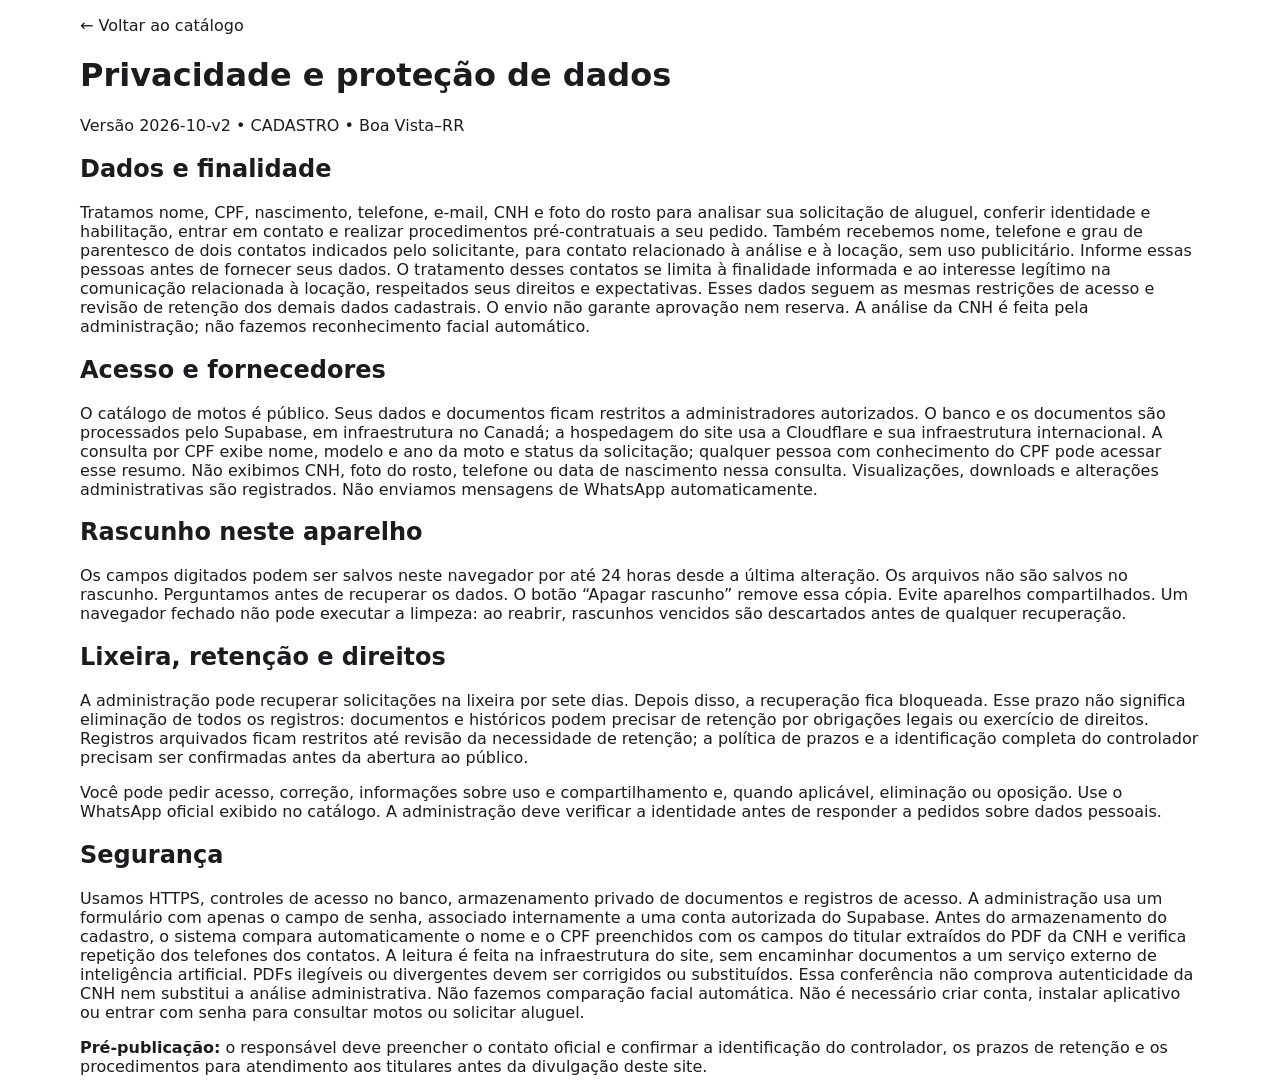
==== commit bbcc4ce5: "Conferir nome e CPF da CNH no servidor e bloquear contatos repetidos" ====
--- a/public/privacy.html
+++ b/public/privacy.html
@@ -1 +1 @@
-<!doctype html><html lang="pt-BR"><head><meta charset="utf-8"><meta name="viewport" content="width=device-width,initial-scale=1"><title>Privacidade | Cadastro</title><link rel="stylesheet" href="style.css"></head><body><main class="wrap"><p><a href="index.html">← Voltar ao catálogo</a></p><h1>Privacidade e proteção de dados</h1><p>Versão 2026-10-v2 • CADASTRO • Boa Vista–RR</p><h2>Dados e finalidade</h2><p>Tratamos nome, CPF, nascimento, telefone, e-mail, CNH e foto do rosto para analisar sua solicitação de aluguel, conferir identidade e habilitação, entrar em contato e realizar procedimentos pré-contratuais a seu pedido. Também recebemos nome, telefone e grau de parentesco de dois contatos indicados pelo solicitante, para contato relacionado à análise e à locação, sem uso publicitário. Informe essas pessoas antes de fornecer seus dados. O tratamento desses contatos se limita à finalidade informada e ao interesse legítimo na comunicação relacionada à locação, respeitados seus direitos e expectativas. Esses dados seguem as mesmas restrições de acesso e revisão de retenção dos demais dados cadastrais. O envio não garante aprovação nem reserva. A análise da CNH é feita pela administração; não fazemos reconhecimento facial automático.</p><h2>Acesso e fornecedores</h2><p>O catálogo de motos é público. Seus dados e documentos ficam restritos a administradores autorizados. O banco e os documentos são processados pelo Supabase, em infraestrutura no Canadá; a hospedagem do site usa a Cloudflare e sua infraestrutura internacional. A consulta por CPF exibe nome, modelo e ano da moto e status da solicitação; qualquer pessoa com conhecimento do CPF pode acessar esse resumo. Não exibimos CNH, foto do rosto, telefone ou data de nascimento nessa consulta. Visualizações, downloads e alterações administrativas são registrados. Não enviamos mensagens de WhatsApp automaticamente.</p><h2>Rascunho neste aparelho</h2><p>Os campos digitados podem ser salvos neste navegador por até 24 horas desde a última alteração. Os arquivos não são salvos no rascunho. Perguntamos antes de recuperar os dados. O botão “Apagar rascunho” remove essa cópia. Evite aparelhos compartilhados. Um navegador fechado não pode executar a limpeza: ao reabrir, rascunhos vencidos são descartados antes de qualquer recuperação.</p><h2>Lixeira, retenção e direitos</h2><p>A administração pode recuperar solicitações na lixeira por sete dias. Depois disso, a recuperação fica bloqueada. Esse prazo não significa eliminação de todos os registros: documentos e históricos podem precisar de retenção por obrigações legais ou exercício de direitos. Registros arquivados ficam restritos até revisão da necessidade de retenção; a política de prazos e a identificação completa do controlador precisam ser confirmadas antes da abertura ao público.</p><p>Você pode pedir acesso, correção, informações sobre uso e compartilhamento e, quando aplicável, eliminação ou oposição. Use o WhatsApp oficial exibido no catálogo. A administração deve verificar a identidade antes de responder a pedidos sobre dados pessoais.</p><h2>Segurança</h2><p>Usamos HTTPS, controles de acesso no banco, armazenamento privado de documentos e registros de acesso. A administração usa um formulário com apenas o campo de senha, associado internamente a uma conta autorizada do Supabase. Não é necessário criar conta, instalar aplicativo ou entrar com senha para consultar motos ou solicitar aluguel.</p><p><strong>Pré-publicação:</strong> o responsável deve preencher o contato oficial e confirmar a identificação do controlador, os prazos de retenção e os procedimentos para atendimento aos titulares antes da divulgação deste site.</p></main></body></html>
+<!doctype html><html lang="pt-BR"><head><meta charset="utf-8"><meta name="viewport" content="width=device-width,initial-scale=1"><title>Privacidade | Cadastro</title><link rel="stylesheet" href="style.css"></head><body><main class="wrap"><p><a href="index.html">← Voltar ao catálogo</a></p><h1>Privacidade e proteção de dados</h1><p>Versão 2026-10-v2 • CADASTRO • Boa Vista–RR</p><h2>Dados e finalidade</h2><p>Tratamos nome, CPF, nascimento, telefone, e-mail, CNH e foto do rosto para analisar sua solicitação de aluguel, conferir identidade e habilitação, entrar em contato e realizar procedimentos pré-contratuais a seu pedido. Também recebemos nome, telefone e grau de parentesco de dois contatos indicados pelo solicitante, para contato relacionado à análise e à locação, sem uso publicitário. Informe essas pessoas antes de fornecer seus dados. O tratamento desses contatos se limita à finalidade informada e ao interesse legítimo na comunicação relacionada à locação, respeitados seus direitos e expectativas. Esses dados seguem as mesmas restrições de acesso e revisão de retenção dos demais dados cadastrais. O envio não garante aprovação nem reserva. A análise da CNH é feita pela administração; não fazemos reconhecimento facial automático.</p><h2>Acesso e fornecedores</h2><p>O catálogo de motos é público. Seus dados e documentos ficam restritos a administradores autorizados. O banco e os documentos são processados pelo Supabase, em infraestrutura no Canadá; a hospedagem do site usa a Cloudflare e sua infraestrutura internacional. A consulta por CPF exibe nome, modelo e ano da moto e status da solicitação; qualquer pessoa com conhecimento do CPF pode acessar esse resumo. Não exibimos CNH, foto do rosto, telefone ou data de nascimento nessa consulta. Visualizações, downloads e alterações administrativas são registrados. Não enviamos mensagens de WhatsApp automaticamente.</p><h2>Rascunho neste aparelho</h2><p>Os campos digitados podem ser salvos neste navegador por até 24 horas desde a última alteração. Os arquivos não são salvos no rascunho. Perguntamos antes de recuperar os dados. O botão “Apagar rascunho” remove essa cópia. Evite aparelhos compartilhados. Um navegador fechado não pode executar a limpeza: ao reabrir, rascunhos vencidos são descartados antes de qualquer recuperação.</p><h2>Lixeira, retenção e direitos</h2><p>A administração pode recuperar solicitações na lixeira por sete dias. Depois disso, a recuperação fica bloqueada. Esse prazo não significa eliminação de todos os registros: documentos e históricos podem precisar de retenção por obrigações legais ou exercício de direitos. Registros arquivados ficam restritos até revisão da necessidade de retenção; a política de prazos e a identificação completa do controlador precisam ser confirmadas antes da abertura ao público.</p><p>Você pode pedir acesso, correção, informações sobre uso e compartilhamento e, quando aplicável, eliminação ou oposição. Use o WhatsApp oficial exibido no catálogo. A administração deve verificar a identidade antes de responder a pedidos sobre dados pessoais.</p><h2>Segurança</h2><p>Usamos HTTPS, controles de acesso no banco, armazenamento privado de documentos e registros de acesso. A administração usa um formulário com apenas o campo de senha, associado internamente a uma conta autorizada do Supabase. Antes do armazenamento do cadastro, o sistema compara automaticamente o nome e o CPF preenchidos com os campos do titular extraídos do PDF da CNH e verifica repetição dos telefones dos contatos. A leitura é feita na infraestrutura do site, sem encaminhar documentos a um serviço externo de inteligência artificial. PDFs ilegíveis ou divergentes devem ser corrigidos ou substituídos. Essa conferência não comprova autenticidade da CNH nem substitui a análise administrativa. Não fazemos comparação facial automática. Não é necessário criar conta, instalar aplicativo ou entrar com senha para consultar motos ou solicitar aluguel.</p><p><strong>Pré-publicação:</strong> o responsável deve preencher o contato oficial e confirmar a identificação do controlador, os prazos de retenção e os procedimentos para atendimento aos titulares antes da divulgação deste site.</p></main></body></html>
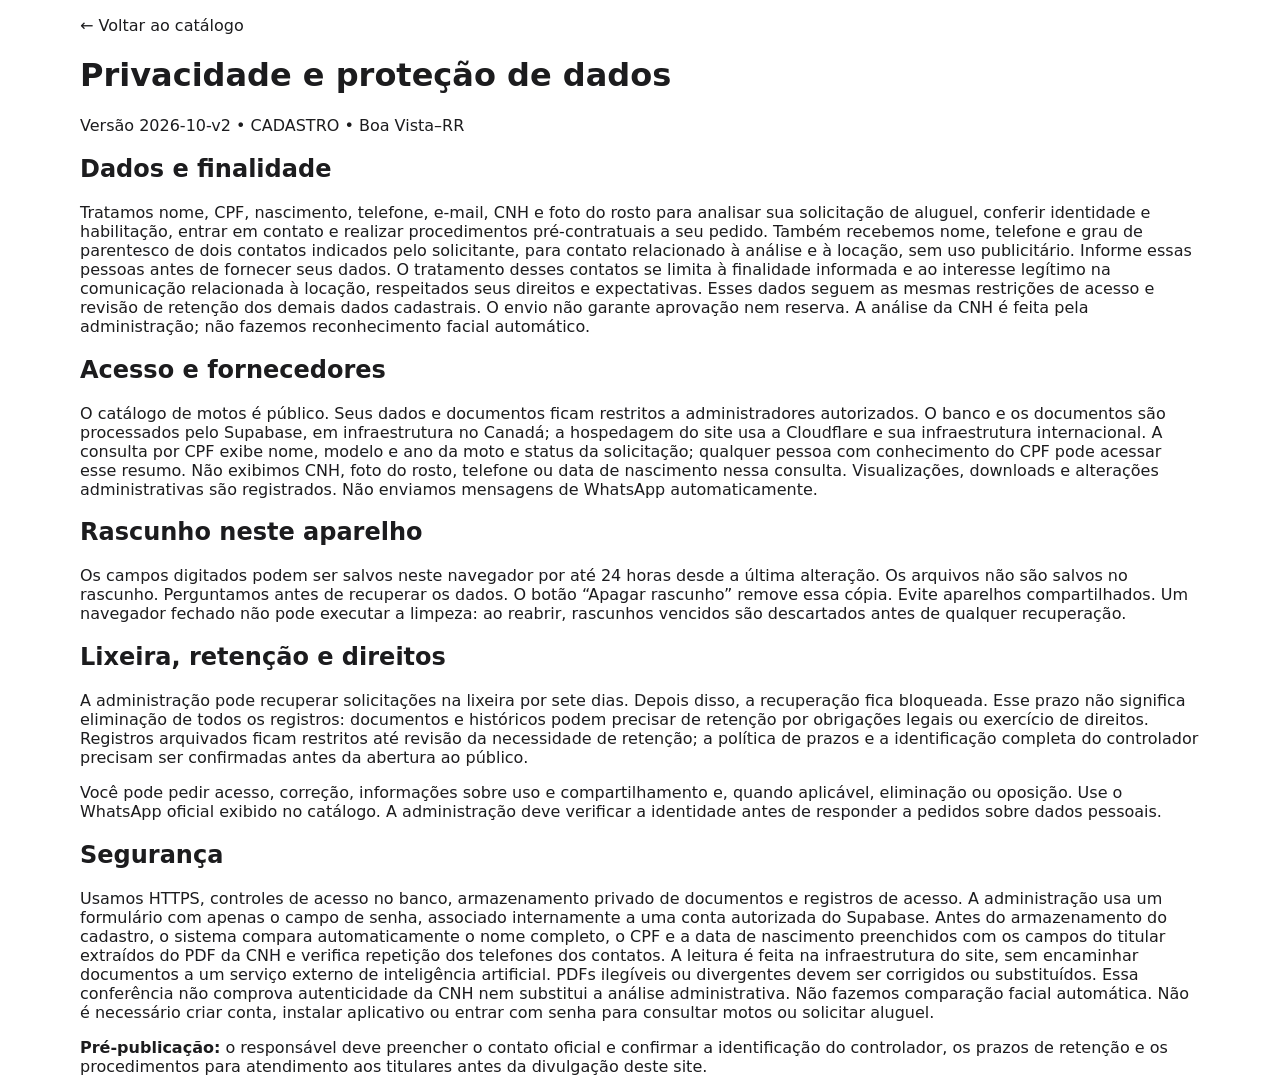
==== commit 360d1e01: "Publicar avisos persistentes, conferir nascimento na CNH e permitir correções no envio" ====
--- a/public/privacy.html
+++ b/public/privacy.html
@@ -1 +1 @@
-<!doctype html><html lang="pt-BR"><head><meta charset="utf-8"><meta name="viewport" content="width=device-width,initial-scale=1"><title>Privacidade | Cadastro</title><link rel="stylesheet" href="style.css"></head><body><main class="wrap"><p><a href="index.html">← Voltar ao catálogo</a></p><h1>Privacidade e proteção de dados</h1><p>Versão 2026-10-v2 • CADASTRO • Boa Vista–RR</p><h2>Dados e finalidade</h2><p>Tratamos nome, CPF, nascimento, telefone, e-mail, CNH e foto do rosto para analisar sua solicitação de aluguel, conferir identidade e habilitação, entrar em contato e realizar procedimentos pré-contratuais a seu pedido. Também recebemos nome, telefone e grau de parentesco de dois contatos indicados pelo solicitante, para contato relacionado à análise e à locação, sem uso publicitário. Informe essas pessoas antes de fornecer seus dados. O tratamento desses contatos se limita à finalidade informada e ao interesse legítimo na comunicação relacionada à locação, respeitados seus direitos e expectativas. Esses dados seguem as mesmas restrições de acesso e revisão de retenção dos demais dados cadastrais. O envio não garante aprovação nem reserva. A análise da CNH é feita pela administração; não fazemos reconhecimento facial automático.</p><h2>Acesso e fornecedores</h2><p>O catálogo de motos é público. Seus dados e documentos ficam restritos a administradores autorizados. O banco e os documentos são processados pelo Supabase, em infraestrutura no Canadá; a hospedagem do site usa a Cloudflare e sua infraestrutura internacional. A consulta por CPF exibe nome, modelo e ano da moto e status da solicitação; qualquer pessoa com conhecimento do CPF pode acessar esse resumo. Não exibimos CNH, foto do rosto, telefone ou data de nascimento nessa consulta. Visualizações, downloads e alterações administrativas são registrados. Não enviamos mensagens de WhatsApp automaticamente.</p><h2>Rascunho neste aparelho</h2><p>Os campos digitados podem ser salvos neste navegador por até 24 horas desde a última alteração. Os arquivos não são salvos no rascunho. Perguntamos antes de recuperar os dados. O botão “Apagar rascunho” remove essa cópia. Evite aparelhos compartilhados. Um navegador fechado não pode executar a limpeza: ao reabrir, rascunhos vencidos são descartados antes de qualquer recuperação.</p><h2>Lixeira, retenção e direitos</h2><p>A administração pode recuperar solicitações na lixeira por sete dias. Depois disso, a recuperação fica bloqueada. Esse prazo não significa eliminação de todos os registros: documentos e históricos podem precisar de retenção por obrigações legais ou exercício de direitos. Registros arquivados ficam restritos até revisão da necessidade de retenção; a política de prazos e a identificação completa do controlador precisam ser confirmadas antes da abertura ao público.</p><p>Você pode pedir acesso, correção, informações sobre uso e compartilhamento e, quando aplicável, eliminação ou oposição. Use o WhatsApp oficial exibido no catálogo. A administração deve verificar a identidade antes de responder a pedidos sobre dados pessoais.</p><h2>Segurança</h2><p>Usamos HTTPS, controles de acesso no banco, armazenamento privado de documentos e registros de acesso. A administração usa um formulário com apenas o campo de senha, associado internamente a uma conta autorizada do Supabase. Antes do armazenamento do cadastro, o sistema compara automaticamente o nome e o CPF preenchidos com os campos do titular extraídos do PDF da CNH e verifica repetição dos telefones dos contatos. A leitura é feita na infraestrutura do site, sem encaminhar documentos a um serviço externo de inteligência artificial. PDFs ilegíveis ou divergentes devem ser corrigidos ou substituídos. Essa conferência não comprova autenticidade da CNH nem substitui a análise administrativa. Não fazemos comparação facial automática. Não é necessário criar conta, instalar aplicativo ou entrar com senha para consultar motos ou solicitar aluguel.</p><p><strong>Pré-publicação:</strong> o responsável deve preencher o contato oficial e confirmar a identificação do controlador, os prazos de retenção e os procedimentos para atendimento aos titulares antes da divulgação deste site.</p></main></body></html>
+<!doctype html><html lang="pt-BR"><head><meta charset="utf-8"><meta name="viewport" content="width=device-width,initial-scale=1"><title>Privacidade | Cadastro</title><link rel="stylesheet" href="style.css"></head><body><main class="wrap"><p><a href="index.html">← Voltar ao catálogo</a></p><h1>Privacidade e proteção de dados</h1><p>Versão 2026-10-v2 • CADASTRO • Boa Vista–RR</p><h2>Dados e finalidade</h2><p>Tratamos nome, CPF, nascimento, telefone, e-mail, CNH e foto do rosto para analisar sua solicitação de aluguel, conferir identidade e habilitação, entrar em contato e realizar procedimentos pré-contratuais a seu pedido. Também recebemos nome, telefone e grau de parentesco de dois contatos indicados pelo solicitante, para contato relacionado à análise e à locação, sem uso publicitário. Informe essas pessoas antes de fornecer seus dados. O tratamento desses contatos se limita à finalidade informada e ao interesse legítimo na comunicação relacionada à locação, respeitados seus direitos e expectativas. Esses dados seguem as mesmas restrições de acesso e revisão de retenção dos demais dados cadastrais. O envio não garante aprovação nem reserva. A análise da CNH é feita pela administração; não fazemos reconhecimento facial automático.</p><h2>Acesso e fornecedores</h2><p>O catálogo de motos é público. Seus dados e documentos ficam restritos a administradores autorizados. O banco e os documentos são processados pelo Supabase, em infraestrutura no Canadá; a hospedagem do site usa a Cloudflare e sua infraestrutura internacional. A consulta por CPF exibe nome, modelo e ano da moto e status da solicitação; qualquer pessoa com conhecimento do CPF pode acessar esse resumo. Não exibimos CNH, foto do rosto, telefone ou data de nascimento nessa consulta. Visualizações, downloads e alterações administrativas são registrados. Não enviamos mensagens de WhatsApp automaticamente.</p><h2>Rascunho neste aparelho</h2><p>Os campos digitados podem ser salvos neste navegador por até 24 horas desde a última alteração. Os arquivos não são salvos no rascunho. Perguntamos antes de recuperar os dados. O botão “Apagar rascunho” remove essa cópia. Evite aparelhos compartilhados. Um navegador fechado não pode executar a limpeza: ao reabrir, rascunhos vencidos são descartados antes de qualquer recuperação.</p><h2>Lixeira, retenção e direitos</h2><p>A administração pode recuperar solicitações na lixeira por sete dias. Depois disso, a recuperação fica bloqueada. Esse prazo não significa eliminação de todos os registros: documentos e históricos podem precisar de retenção por obrigações legais ou exercício de direitos. Registros arquivados ficam restritos até revisão da necessidade de retenção; a política de prazos e a identificação completa do controlador precisam ser confirmadas antes da abertura ao público.</p><p>Você pode pedir acesso, correção, informações sobre uso e compartilhamento e, quando aplicável, eliminação ou oposição. Use o WhatsApp oficial exibido no catálogo. A administração deve verificar a identidade antes de responder a pedidos sobre dados pessoais.</p><h2>Segurança</h2><p>Usamos HTTPS, controles de acesso no banco, armazenamento privado de documentos e registros de acesso. A administração usa um formulário com apenas o campo de senha, associado internamente a uma conta autorizada do Supabase. Antes do armazenamento do cadastro, o sistema compara automaticamente o nome completo, o CPF e a data de nascimento preenchidos com os campos do titular extraídos do PDF da CNH e verifica repetição dos telefones dos contatos. A leitura é feita na infraestrutura do site, sem encaminhar documentos a um serviço externo de inteligência artificial. PDFs ilegíveis ou divergentes devem ser corrigidos ou substituídos. Essa conferência não comprova autenticidade da CNH nem substitui a análise administrativa. Não fazemos comparação facial automática. Não é necessário criar conta, instalar aplicativo ou entrar com senha para consultar motos ou solicitar aluguel.</p><p><strong>Pré-publicação:</strong> o responsável deve preencher o contato oficial e confirmar a identificação do controlador, os prazos de retenção e os procedimentos para atendimento aos titulares antes da divulgação deste site.</p></main></body></html>
--- a/public/style.css
+++ b/public/style.css
@@ -63,3 +63,9 @@
 .relative-card .field{margin:0 0 14px}.relative-card label{font-size:14px}
 .relative-card input,.relative-card select{width:100%;min-width:0;max-width:100%;font-size:15px;padding:11px;border:1px solid #ddd;border-radius:9px;background:white}
 @media(max-width:540px){.form-gallery{grid-template-columns:48px minmax(0,1fr) 48px!important;gap:2px!important}.gallery-arrow{width:46px!important;height:46px!important;font-size:38px!important}.form-bike-title{margin-bottom:112px!important}.relatives-section{padding:12px 8px}.relatives-grid{gap:6px}.relative-card{padding:9px}.relative-card h4{font-size:13px}.relative-card label{font-size:12px}.relative-card input,.relative-card select{font-size:13px;padding:9px 6px}}
+
+/* Avisos persistentes centralizados */
+#toast.toast{position:fixed;top:50%;left:50%;right:auto;bottom:auto;transform:translate(-50%,-50%);box-sizing:border-box;width:min(420px,calc(100vw - 40px));max-width:calc(100vw - 40px);max-height:80dvh;overflow:auto;z-index:10000;padding:44px 24px 24px;border-radius:18px;text-align:center;background:#222;color:#fff;box-shadow:0 8px 35px #0004;font-size:18px;line-height:1.5}
+#toast.toast p{margin:0;overflow-wrap:anywhere}
+#toast .toast-close{position:absolute;top:8px;right:8px;width:36px;height:36px;border:0;background:transparent;color:#fff;font-size:30px;line-height:1;cursor:pointer}
+#toast.hidden{display:none!important}
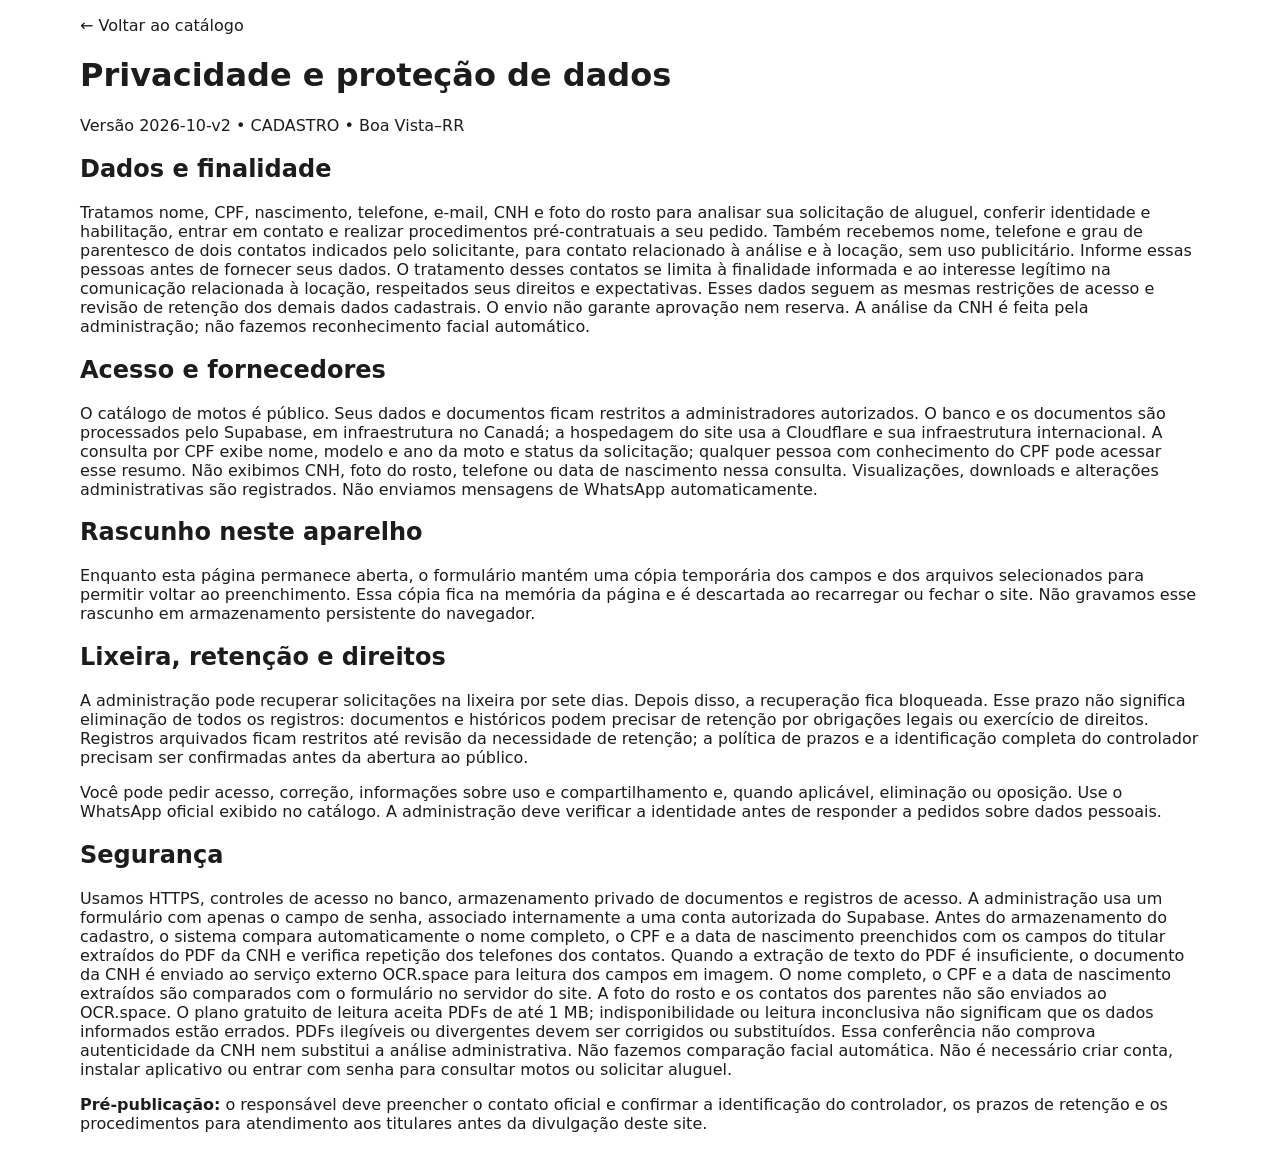
==== commit 748484a5: "Informar processamento de CNH pelo OCR.space e rascunho temporário" ====
--- a/public/privacy.html
+++ b/public/privacy.html
@@ -1 +1 @@
-<!doctype html><html lang="pt-BR"><head><meta charset="utf-8"><meta name="viewport" content="width=device-width,initial-scale=1"><title>Privacidade | Cadastro</title><link rel="stylesheet" href="style.css"></head><body><main class="wrap"><p><a href="index.html">← Voltar ao catálogo</a></p><h1>Privacidade e proteção de dados</h1><p>Versão 2026-10-v2 • CADASTRO • Boa Vista–RR</p><h2>Dados e finalidade</h2><p>Tratamos nome, CPF, nascimento, telefone, e-mail, CNH e foto do rosto para analisar sua solicitação de aluguel, conferir identidade e habilitação, entrar em contato e realizar procedimentos pré-contratuais a seu pedido. Também recebemos nome, telefone e grau de parentesco de dois contatos indicados pelo solicitante, para contato relacionado à análise e à locação, sem uso publicitário. Informe essas pessoas antes de fornecer seus dados. O tratamento desses contatos se limita à finalidade informada e ao interesse legítimo na comunicação relacionada à locação, respeitados seus direitos e expectativas. Esses dados seguem as mesmas restrições de acesso e revisão de retenção dos demais dados cadastrais. O envio não garante aprovação nem reserva. A análise da CNH é feita pela administração; não fazemos reconhecimento facial automático.</p><h2>Acesso e fornecedores</h2><p>O catálogo de motos é público. Seus dados e documentos ficam restritos a administradores autorizados. O banco e os documentos são processados pelo Supabase, em infraestrutura no Canadá; a hospedagem do site usa a Cloudflare e sua infraestrutura internacional. A consulta por CPF exibe nome, modelo e ano da moto e status da solicitação; qualquer pessoa com conhecimento do CPF pode acessar esse resumo. Não exibimos CNH, foto do rosto, telefone ou data de nascimento nessa consulta. Visualizações, downloads e alterações administrativas são registrados. Não enviamos mensagens de WhatsApp automaticamente.</p><h2>Rascunho neste aparelho</h2><p>Os campos digitados podem ser salvos neste navegador por até 24 horas desde a última alteração. Os arquivos não são salvos no rascunho. Perguntamos antes de recuperar os dados. O botão “Apagar rascunho” remove essa cópia. Evite aparelhos compartilhados. Um navegador fechado não pode executar a limpeza: ao reabrir, rascunhos vencidos são descartados antes de qualquer recuperação.</p><h2>Lixeira, retenção e direitos</h2><p>A administração pode recuperar solicitações na lixeira por sete dias. Depois disso, a recuperação fica bloqueada. Esse prazo não significa eliminação de todos os registros: documentos e históricos podem precisar de retenção por obrigações legais ou exercício de direitos. Registros arquivados ficam restritos até revisão da necessidade de retenção; a política de prazos e a identificação completa do controlador precisam ser confirmadas antes da abertura ao público.</p><p>Você pode pedir acesso, correção, informações sobre uso e compartilhamento e, quando aplicável, eliminação ou oposição. Use o WhatsApp oficial exibido no catálogo. A administração deve verificar a identidade antes de responder a pedidos sobre dados pessoais.</p><h2>Segurança</h2><p>Usamos HTTPS, controles de acesso no banco, armazenamento privado de documentos e registros de acesso. A administração usa um formulário com apenas o campo de senha, associado internamente a uma conta autorizada do Supabase. Antes do armazenamento do cadastro, o sistema compara automaticamente o nome completo, o CPF e a data de nascimento preenchidos com os campos do titular extraídos do PDF da CNH e verifica repetição dos telefones dos contatos. A leitura é feita na infraestrutura do site, sem encaminhar documentos a um serviço externo de inteligência artificial. PDFs ilegíveis ou divergentes devem ser corrigidos ou substituídos. Essa conferência não comprova autenticidade da CNH nem substitui a análise administrativa. Não fazemos comparação facial automática. Não é necessário criar conta, instalar aplicativo ou entrar com senha para consultar motos ou solicitar aluguel.</p><p><strong>Pré-publicação:</strong> o responsável deve preencher o contato oficial e confirmar a identificação do controlador, os prazos de retenção e os procedimentos para atendimento aos titulares antes da divulgação deste site.</p></main></body></html>
+<!doctype html><html lang="pt-BR"><head><meta charset="utf-8"><meta name="viewport" content="width=device-width,initial-scale=1"><title>Privacidade | Cadastro</title><link rel="stylesheet" href="style.css"></head><body><main class="wrap"><p><a href="index.html">← Voltar ao catálogo</a></p><h1>Privacidade e proteção de dados</h1><p>Versão 2026-10-v2 • CADASTRO • Boa Vista–RR</p><h2>Dados e finalidade</h2><p>Tratamos nome, CPF, nascimento, telefone, e-mail, CNH e foto do rosto para analisar sua solicitação de aluguel, conferir identidade e habilitação, entrar em contato e realizar procedimentos pré-contratuais a seu pedido. Também recebemos nome, telefone e grau de parentesco de dois contatos indicados pelo solicitante, para contato relacionado à análise e à locação, sem uso publicitário. Informe essas pessoas antes de fornecer seus dados. O tratamento desses contatos se limita à finalidade informada e ao interesse legítimo na comunicação relacionada à locação, respeitados seus direitos e expectativas. Esses dados seguem as mesmas restrições de acesso e revisão de retenção dos demais dados cadastrais. O envio não garante aprovação nem reserva. A análise da CNH é feita pela administração; não fazemos reconhecimento facial automático.</p><h2>Acesso e fornecedores</h2><p>O catálogo de motos é público. Seus dados e documentos ficam restritos a administradores autorizados. O banco e os documentos são processados pelo Supabase, em infraestrutura no Canadá; a hospedagem do site usa a Cloudflare e sua infraestrutura internacional. A consulta por CPF exibe nome, modelo e ano da moto e status da solicitação; qualquer pessoa com conhecimento do CPF pode acessar esse resumo. Não exibimos CNH, foto do rosto, telefone ou data de nascimento nessa consulta. Visualizações, downloads e alterações administrativas são registrados. Não enviamos mensagens de WhatsApp automaticamente.</p><h2>Rascunho neste aparelho</h2><p>Enquanto esta página permanece aberta, o formulário mantém uma cópia temporária dos campos e dos arquivos selecionados para permitir voltar ao preenchimento. Essa cópia fica na memória da página e é descartada ao recarregar ou fechar o site. Não gravamos esse rascunho em armazenamento persistente do navegador.</p><h2>Lixeira, retenção e direitos</h2><p>A administração pode recuperar solicitações na lixeira por sete dias. Depois disso, a recuperação fica bloqueada. Esse prazo não significa eliminação de todos os registros: documentos e históricos podem precisar de retenção por obrigações legais ou exercício de direitos. Registros arquivados ficam restritos até revisão da necessidade de retenção; a política de prazos e a identificação completa do controlador precisam ser confirmadas antes da abertura ao público.</p><p>Você pode pedir acesso, correção, informações sobre uso e compartilhamento e, quando aplicável, eliminação ou oposição. Use o WhatsApp oficial exibido no catálogo. A administração deve verificar a identidade antes de responder a pedidos sobre dados pessoais.</p><h2>Segurança</h2><p>Usamos HTTPS, controles de acesso no banco, armazenamento privado de documentos e registros de acesso. A administração usa um formulário com apenas o campo de senha, associado internamente a uma conta autorizada do Supabase. Antes do armazenamento do cadastro, o sistema compara automaticamente o nome completo, o CPF e a data de nascimento preenchidos com os campos do titular extraídos do PDF da CNH e verifica repetição dos telefones dos contatos. Quando a extração de texto do PDF é insuficiente, o documento da CNH é enviado ao serviço externo OCR.space para leitura dos campos em imagem. O nome completo, o CPF e a data de nascimento extraídos são comparados com o formulário no servidor do site. A foto do rosto e os contatos dos parentes não são enviados ao OCR.space. O plano gratuito de leitura aceita PDFs de até 1 MB; indisponibilidade ou leitura inconclusiva não significam que os dados informados estão errados. PDFs ilegíveis ou divergentes devem ser corrigidos ou substituídos. Essa conferência não comprova autenticidade da CNH nem substitui a análise administrativa. Não fazemos comparação facial automática. Não é necessário criar conta, instalar aplicativo ou entrar com senha para consultar motos ou solicitar aluguel.</p><p><strong>Pré-publicação:</strong> o responsável deve preencher o contato oficial e confirmar a identificação do controlador, os prazos de retenção e os procedimentos para atendimento aos titulares antes da divulgação deste site.</p></main></body></html>
--- a/public/style.css
+++ b/public/style.css
@@ -69,3 +69,5 @@
 #toast.toast p{margin:0;overflow-wrap:anywhere}
 #toast .toast-close{position:absolute;top:8px;right:8px;width:36px;height:36px;border:0;background:transparent;color:#fff;font-size:30px;line-height:1;cursor:pointer}
 #toast.hidden{display:none!important}
+/* Ação WhatsApp acessível somente nos detalhes da ADM */
+.relative-whatsapp{margin-top:10px;background:#e6f6ea!important;color:#136c35!important;border:1px solid #b4e1c0!important;font-weight:700;min-height:40px}
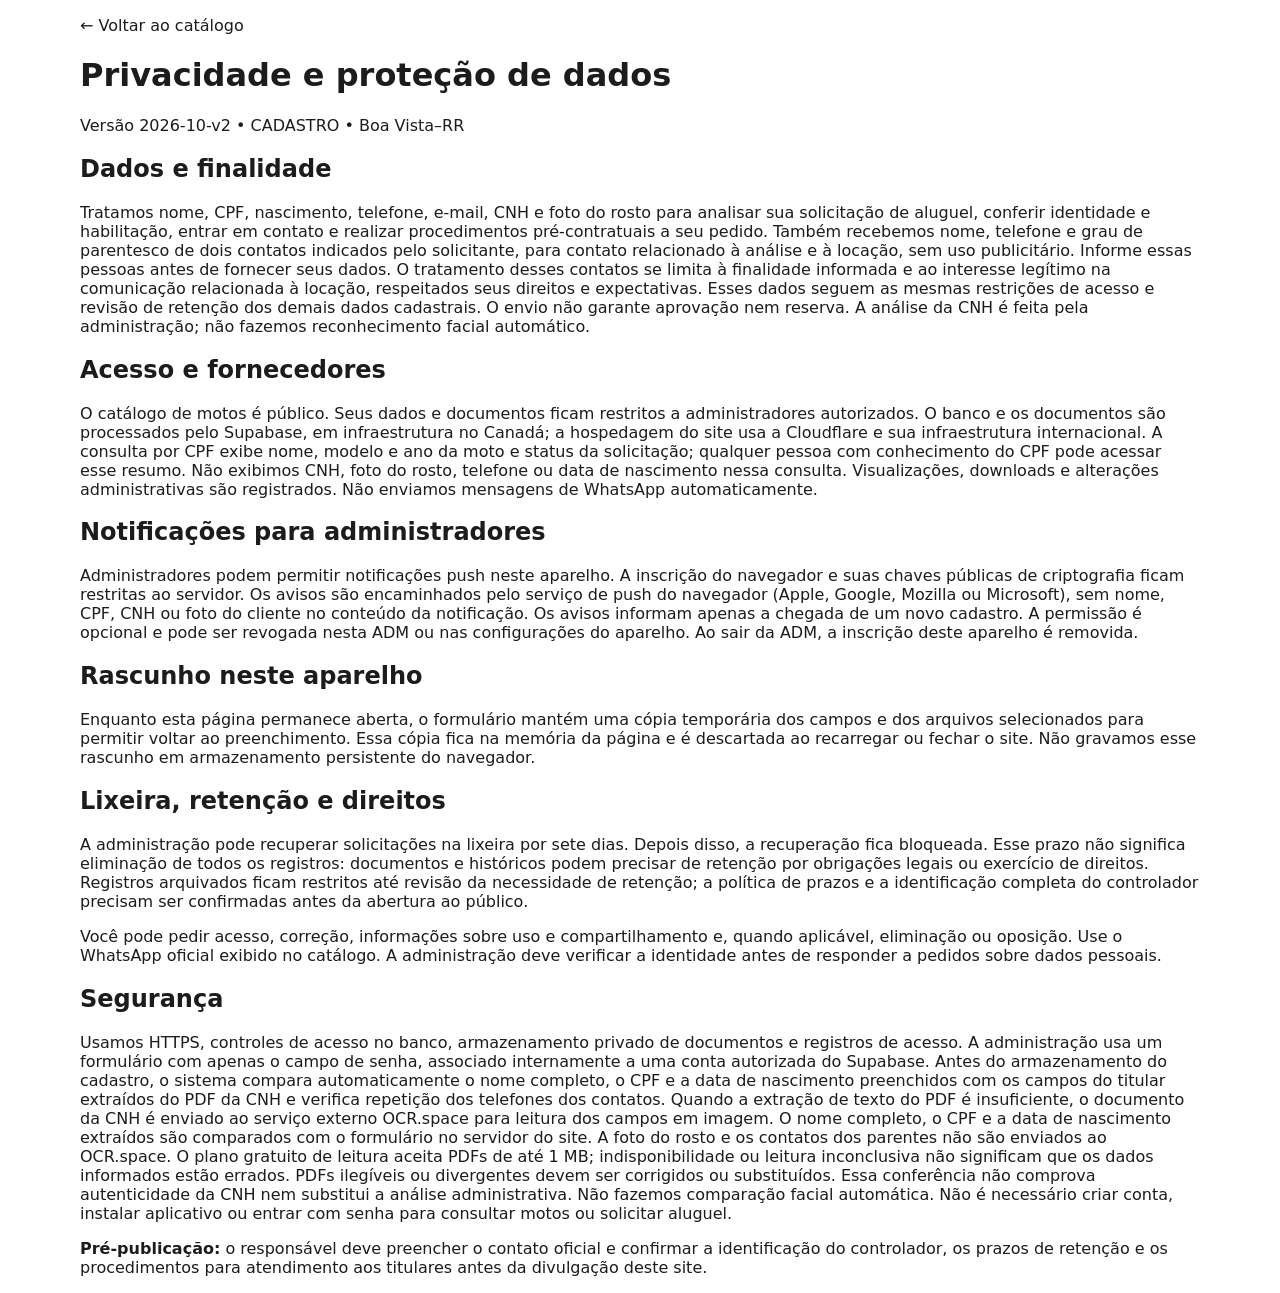
==== commit db32982c: "Publicar versão enviada com notificações push de novos cadastros na ADM" ====
--- a/public/privacy.html
+++ b/public/privacy.html
@@ -1 +1 @@
-<!doctype html><html lang="pt-BR"><head><meta charset="utf-8"><meta name="viewport" content="width=device-width,initial-scale=1"><title>Privacidade | Cadastro</title><link rel="stylesheet" href="style.css"></head><body><main class="wrap"><p><a href="index.html">← Voltar ao catálogo</a></p><h1>Privacidade e proteção de dados</h1><p>Versão 2026-10-v2 • CADASTRO • Boa Vista–RR</p><h2>Dados e finalidade</h2><p>Tratamos nome, CPF, nascimento, telefone, e-mail, CNH e foto do rosto para analisar sua solicitação de aluguel, conferir identidade e habilitação, entrar em contato e realizar procedimentos pré-contratuais a seu pedido. Também recebemos nome, telefone e grau de parentesco de dois contatos indicados pelo solicitante, para contato relacionado à análise e à locação, sem uso publicitário. Informe essas pessoas antes de fornecer seus dados. O tratamento desses contatos se limita à finalidade informada e ao interesse legítimo na comunicação relacionada à locação, respeitados seus direitos e expectativas. Esses dados seguem as mesmas restrições de acesso e revisão de retenção dos demais dados cadastrais. O envio não garante aprovação nem reserva. A análise da CNH é feita pela administração; não fazemos reconhecimento facial automático.</p><h2>Acesso e fornecedores</h2><p>O catálogo de motos é público. Seus dados e documentos ficam restritos a administradores autorizados. O banco e os documentos são processados pelo Supabase, em infraestrutura no Canadá; a hospedagem do site usa a Cloudflare e sua infraestrutura internacional. A consulta por CPF exibe nome, modelo e ano da moto e status da solicitação; qualquer pessoa com conhecimento do CPF pode acessar esse resumo. Não exibimos CNH, foto do rosto, telefone ou data de nascimento nessa consulta. Visualizações, downloads e alterações administrativas são registrados. Não enviamos mensagens de WhatsApp automaticamente.</p><h2>Rascunho neste aparelho</h2><p>Enquanto esta página permanece aberta, o formulário mantém uma cópia temporária dos campos e dos arquivos selecionados para permitir voltar ao preenchimento. Essa cópia fica na memória da página e é descartada ao recarregar ou fechar o site. Não gravamos esse rascunho em armazenamento persistente do navegador.</p><h2>Lixeira, retenção e direitos</h2><p>A administração pode recuperar solicitações na lixeira por sete dias. Depois disso, a recuperação fica bloqueada. Esse prazo não significa eliminação de todos os registros: documentos e históricos podem precisar de retenção por obrigações legais ou exercício de direitos. Registros arquivados ficam restritos até revisão da necessidade de retenção; a política de prazos e a identificação completa do controlador precisam ser confirmadas antes da abertura ao público.</p><p>Você pode pedir acesso, correção, informações sobre uso e compartilhamento e, quando aplicável, eliminação ou oposição. Use o WhatsApp oficial exibido no catálogo. A administração deve verificar a identidade antes de responder a pedidos sobre dados pessoais.</p><h2>Segurança</h2><p>Usamos HTTPS, controles de acesso no banco, armazenamento privado de documentos e registros de acesso. A administração usa um formulário com apenas o campo de senha, associado internamente a uma conta autorizada do Supabase. Antes do armazenamento do cadastro, o sistema compara automaticamente o nome completo, o CPF e a data de nascimento preenchidos com os campos do titular extraídos do PDF da CNH e verifica repetição dos telefones dos contatos. Quando a extração de texto do PDF é insuficiente, o documento da CNH é enviado ao serviço externo OCR.space para leitura dos campos em imagem. O nome completo, o CPF e a data de nascimento extraídos são comparados com o formulário no servidor do site. A foto do rosto e os contatos dos parentes não são enviados ao OCR.space. O plano gratuito de leitura aceita PDFs de até 1 MB; indisponibilidade ou leitura inconclusiva não significam que os dados informados estão errados. PDFs ilegíveis ou divergentes devem ser corrigidos ou substituídos. Essa conferência não comprova autenticidade da CNH nem substitui a análise administrativa. Não fazemos comparação facial automática. Não é necessário criar conta, instalar aplicativo ou entrar com senha para consultar motos ou solicitar aluguel.</p><p><strong>Pré-publicação:</strong> o responsável deve preencher o contato oficial e confirmar a identificação do controlador, os prazos de retenção e os procedimentos para atendimento aos titulares antes da divulgação deste site.</p></main></body></html>
+<!doctype html><html lang="pt-BR"><head><meta charset="utf-8"><meta name="viewport" content="width=device-width,initial-scale=1"><title>Privacidade | Cadastro</title><link rel="stylesheet" href="style.css"></head><body><main class="wrap"><p><a href="index.html">← Voltar ao catálogo</a></p><h1>Privacidade e proteção de dados</h1><p>Versão 2026-10-v2 • CADASTRO • Boa Vista–RR</p><h2>Dados e finalidade</h2><p>Tratamos nome, CPF, nascimento, telefone, e-mail, CNH e foto do rosto para analisar sua solicitação de aluguel, conferir identidade e habilitação, entrar em contato e realizar procedimentos pré-contratuais a seu pedido. Também recebemos nome, telefone e grau de parentesco de dois contatos indicados pelo solicitante, para contato relacionado à análise e à locação, sem uso publicitário. Informe essas pessoas antes de fornecer seus dados. O tratamento desses contatos se limita à finalidade informada e ao interesse legítimo na comunicação relacionada à locação, respeitados seus direitos e expectativas. Esses dados seguem as mesmas restrições de acesso e revisão de retenção dos demais dados cadastrais. O envio não garante aprovação nem reserva. A análise da CNH é feita pela administração; não fazemos reconhecimento facial automático.</p><h2>Acesso e fornecedores</h2><p>O catálogo de motos é público. Seus dados e documentos ficam restritos a administradores autorizados. O banco e os documentos são processados pelo Supabase, em infraestrutura no Canadá; a hospedagem do site usa a Cloudflare e sua infraestrutura internacional. A consulta por CPF exibe nome, modelo e ano da moto e status da solicitação; qualquer pessoa com conhecimento do CPF pode acessar esse resumo. Não exibimos CNH, foto do rosto, telefone ou data de nascimento nessa consulta. Visualizações, downloads e alterações administrativas são registrados. Não enviamos mensagens de WhatsApp automaticamente.</p><h2>Notificações para administradores</h2><p>Administradores podem permitir notificações push neste aparelho. A inscrição do navegador e suas chaves públicas de criptografia ficam restritas ao servidor. Os avisos são encaminhados pelo serviço de push do navegador (Apple, Google, Mozilla ou Microsoft), sem nome, CPF, CNH ou foto do cliente no conteúdo da notificação. Os avisos informam apenas a chegada de um novo cadastro. A permissão é opcional e pode ser revogada nesta ADM ou nas configurações do aparelho. Ao sair da ADM, a inscrição deste aparelho é removida.</p><h2>Rascunho neste aparelho</h2><p>Enquanto esta página permanece aberta, o formulário mantém uma cópia temporária dos campos e dos arquivos selecionados para permitir voltar ao preenchimento. Essa cópia fica na memória da página e é descartada ao recarregar ou fechar o site. Não gravamos esse rascunho em armazenamento persistente do navegador.</p><h2>Lixeira, retenção e direitos</h2><p>A administração pode recuperar solicitações na lixeira por sete dias. Depois disso, a recuperação fica bloqueada. Esse prazo não significa eliminação de todos os registros: documentos e históricos podem precisar de retenção por obrigações legais ou exercício de direitos. Registros arquivados ficam restritos até revisão da necessidade de retenção; a política de prazos e a identificação completa do controlador precisam ser confirmadas antes da abertura ao público.</p><p>Você pode pedir acesso, correção, informações sobre uso e compartilhamento e, quando aplicável, eliminação ou oposição. Use o WhatsApp oficial exibido no catálogo. A administração deve verificar a identidade antes de responder a pedidos sobre dados pessoais.</p><h2>Segurança</h2><p>Usamos HTTPS, controles de acesso no banco, armazenamento privado de documentos e registros de acesso. A administração usa um formulário com apenas o campo de senha, associado internamente a uma conta autorizada do Supabase. Antes do armazenamento do cadastro, o sistema compara automaticamente o nome completo, o CPF e a data de nascimento preenchidos com os campos do titular extraídos do PDF da CNH e verifica repetição dos telefones dos contatos. Quando a extração de texto do PDF é insuficiente, o documento da CNH é enviado ao serviço externo OCR.space para leitura dos campos em imagem. O nome completo, o CPF e a data de nascimento extraídos são comparados com o formulário no servidor do site. A foto do rosto e os contatos dos parentes não são enviados ao OCR.space. O plano gratuito de leitura aceita PDFs de até 1 MB; indisponibilidade ou leitura inconclusiva não significam que os dados informados estão errados. PDFs ilegíveis ou divergentes devem ser corrigidos ou substituídos. Essa conferência não comprova autenticidade da CNH nem substitui a análise administrativa. Não fazemos comparação facial automática. Não é necessário criar conta, instalar aplicativo ou entrar com senha para consultar motos ou solicitar aluguel.</p><p><strong>Pré-publicação:</strong> o responsável deve preencher o contato oficial e confirmar a identificação do controlador, os prazos de retenção e os procedimentos para atendimento aos titulares antes da divulgação deste site.</p></main></body></html>
--- a/public/style.css
+++ b/public/style.css
@@ -71,3 +71,5 @@
 #toast.hidden{display:none!important}
 /* Ação WhatsApp acessível somente nos detalhes da ADM */
 .relative-whatsapp{margin-top:10px;background:#e6f6ea!important;color:#136c35!important;border:1px solid #b4e1c0!important;font-weight:700;min-height:40px}
+
+@media(min-width:760px){.admin-home{grid-template-columns:repeat(3,minmax(0,1fr));max-width:980px}}
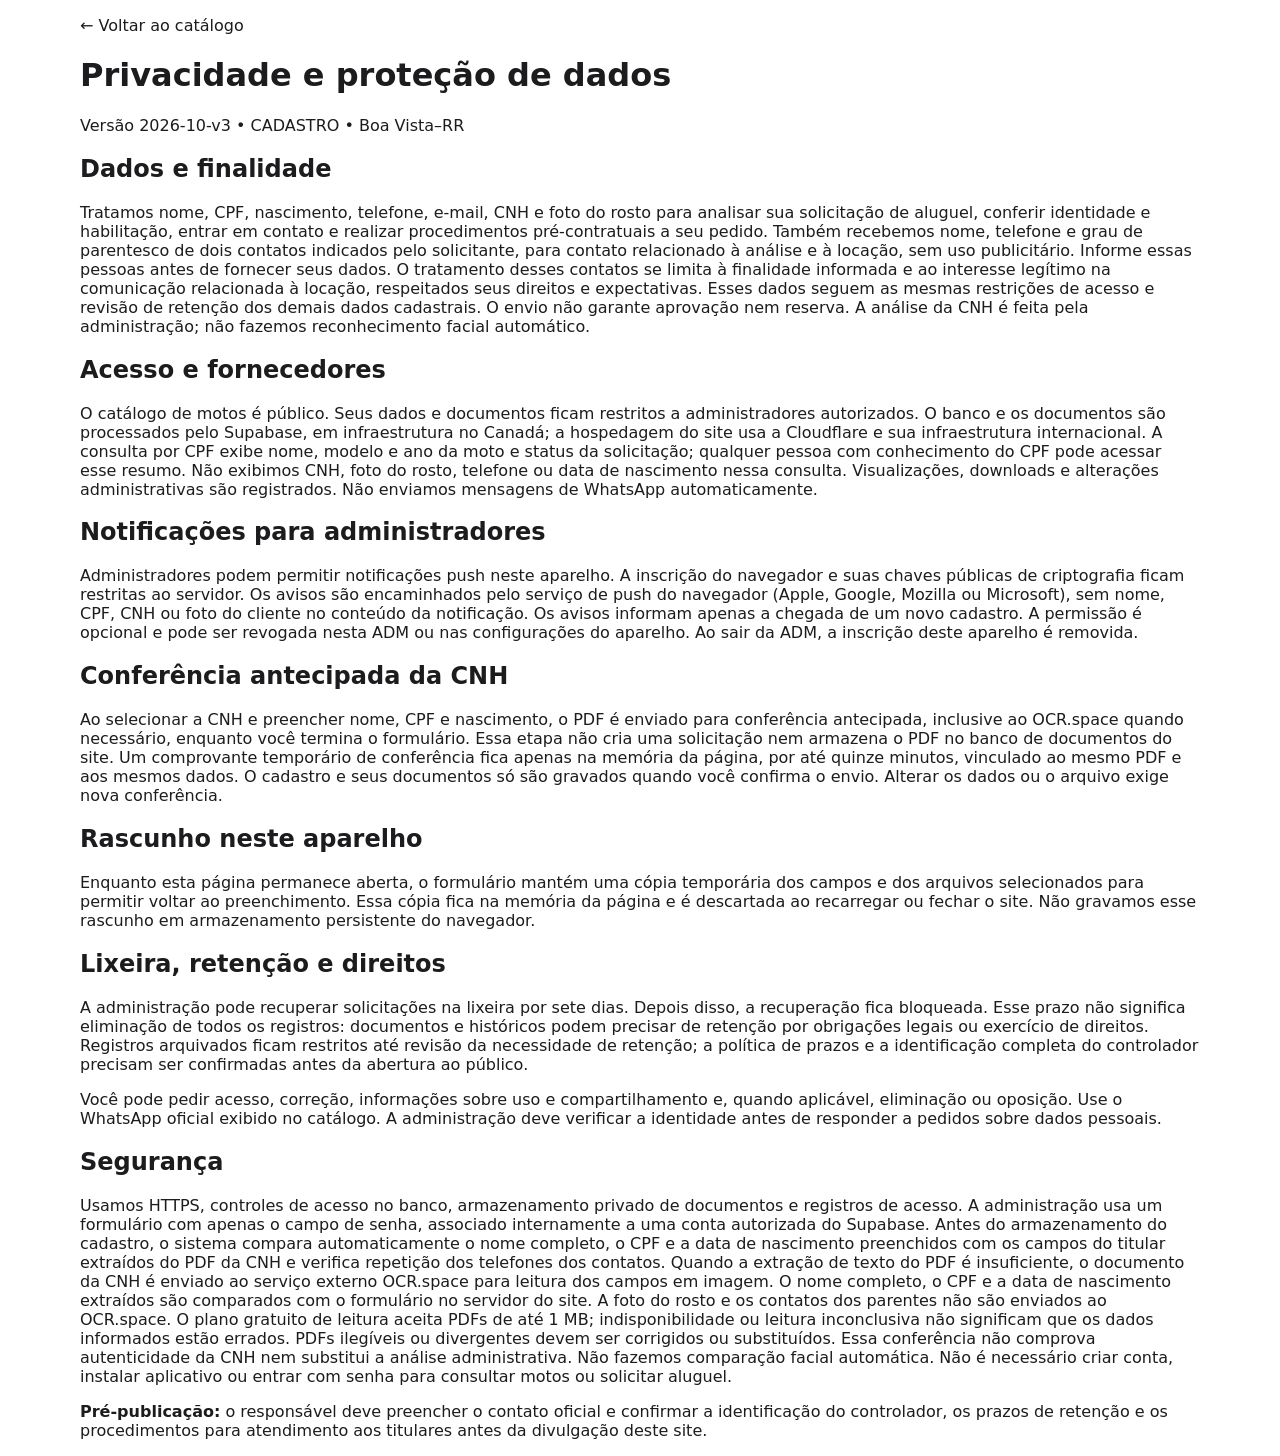
==== commit 8a333cf2: "Antecipar conferência da CNH e mostrar progresso centralizado — V17" ====
--- a/public/privacy.html
+++ b/public/privacy.html
@@ -1 +1 @@
-<!doctype html><html lang="pt-BR"><head><meta charset="utf-8"><meta name="viewport" content="width=device-width,initial-scale=1"><title>Privacidade | Cadastro</title><link rel="stylesheet" href="style.css"></head><body><main class="wrap"><p><a href="index.html">← Voltar ao catálogo</a></p><h1>Privacidade e proteção de dados</h1><p>Versão 2026-10-v2 • CADASTRO • Boa Vista–RR</p><h2>Dados e finalidade</h2><p>Tratamos nome, CPF, nascimento, telefone, e-mail, CNH e foto do rosto para analisar sua solicitação de aluguel, conferir identidade e habilitação, entrar em contato e realizar procedimentos pré-contratuais a seu pedido. Também recebemos nome, telefone e grau de parentesco de dois contatos indicados pelo solicitante, para contato relacionado à análise e à locação, sem uso publicitário. Informe essas pessoas antes de fornecer seus dados. O tratamento desses contatos se limita à finalidade informada e ao interesse legítimo na comunicação relacionada à locação, respeitados seus direitos e expectativas. Esses dados seguem as mesmas restrições de acesso e revisão de retenção dos demais dados cadastrais. O envio não garante aprovação nem reserva. A análise da CNH é feita pela administração; não fazemos reconhecimento facial automático.</p><h2>Acesso e fornecedores</h2><p>O catálogo de motos é público. Seus dados e documentos ficam restritos a administradores autorizados. O banco e os documentos são processados pelo Supabase, em infraestrutura no Canadá; a hospedagem do site usa a Cloudflare e sua infraestrutura internacional. A consulta por CPF exibe nome, modelo e ano da moto e status da solicitação; qualquer pessoa com conhecimento do CPF pode acessar esse resumo. Não exibimos CNH, foto do rosto, telefone ou data de nascimento nessa consulta. Visualizações, downloads e alterações administrativas são registrados. Não enviamos mensagens de WhatsApp automaticamente.</p><h2>Notificações para administradores</h2><p>Administradores podem permitir notificações push neste aparelho. A inscrição do navegador e suas chaves públicas de criptografia ficam restritas ao servidor. Os avisos são encaminhados pelo serviço de push do navegador (Apple, Google, Mozilla ou Microsoft), sem nome, CPF, CNH ou foto do cliente no conteúdo da notificação. Os avisos informam apenas a chegada de um novo cadastro. A permissão é opcional e pode ser revogada nesta ADM ou nas configurações do aparelho. Ao sair da ADM, a inscrição deste aparelho é removida.</p><h2>Rascunho neste aparelho</h2><p>Enquanto esta página permanece aberta, o formulário mantém uma cópia temporária dos campos e dos arquivos selecionados para permitir voltar ao preenchimento. Essa cópia fica na memória da página e é descartada ao recarregar ou fechar o site. Não gravamos esse rascunho em armazenamento persistente do navegador.</p><h2>Lixeira, retenção e direitos</h2><p>A administração pode recuperar solicitações na lixeira por sete dias. Depois disso, a recuperação fica bloqueada. Esse prazo não significa eliminação de todos os registros: documentos e históricos podem precisar de retenção por obrigações legais ou exercício de direitos. Registros arquivados ficam restritos até revisão da necessidade de retenção; a política de prazos e a identificação completa do controlador precisam ser confirmadas antes da abertura ao público.</p><p>Você pode pedir acesso, correção, informações sobre uso e compartilhamento e, quando aplicável, eliminação ou oposição. Use o WhatsApp oficial exibido no catálogo. A administração deve verificar a identidade antes de responder a pedidos sobre dados pessoais.</p><h2>Segurança</h2><p>Usamos HTTPS, controles de acesso no banco, armazenamento privado de documentos e registros de acesso. A administração usa um formulário com apenas o campo de senha, associado internamente a uma conta autorizada do Supabase. Antes do armazenamento do cadastro, o sistema compara automaticamente o nome completo, o CPF e a data de nascimento preenchidos com os campos do titular extraídos do PDF da CNH e verifica repetição dos telefones dos contatos. Quando a extração de texto do PDF é insuficiente, o documento da CNH é enviado ao serviço externo OCR.space para leitura dos campos em imagem. O nome completo, o CPF e a data de nascimento extraídos são comparados com o formulário no servidor do site. A foto do rosto e os contatos dos parentes não são enviados ao OCR.space. O plano gratuito de leitura aceita PDFs de até 1 MB; indisponibilidade ou leitura inconclusiva não significam que os dados informados estão errados. PDFs ilegíveis ou divergentes devem ser corrigidos ou substituídos. Essa conferência não comprova autenticidade da CNH nem substitui a análise administrativa. Não fazemos comparação facial automática. Não é necessário criar conta, instalar aplicativo ou entrar com senha para consultar motos ou solicitar aluguel.</p><p><strong>Pré-publicação:</strong> o responsável deve preencher o contato oficial e confirmar a identificação do controlador, os prazos de retenção e os procedimentos para atendimento aos titulares antes da divulgação deste site.</p></main></body></html>
+<!doctype html><html lang="pt-BR"><head><meta charset="utf-8"><meta name="viewport" content="width=device-width,initial-scale=1"><title>Privacidade | Cadastro</title><link rel="stylesheet" href="style.css"></head><body><main class="wrap"><p><a href="index.html">← Voltar ao catálogo</a></p><h1>Privacidade e proteção de dados</h1><p>Versão 2026-10-v3 • CADASTRO • Boa Vista–RR</p><h2>Dados e finalidade</h2><p>Tratamos nome, CPF, nascimento, telefone, e-mail, CNH e foto do rosto para analisar sua solicitação de aluguel, conferir identidade e habilitação, entrar em contato e realizar procedimentos pré-contratuais a seu pedido. Também recebemos nome, telefone e grau de parentesco de dois contatos indicados pelo solicitante, para contato relacionado à análise e à locação, sem uso publicitário. Informe essas pessoas antes de fornecer seus dados. O tratamento desses contatos se limita à finalidade informada e ao interesse legítimo na comunicação relacionada à locação, respeitados seus direitos e expectativas. Esses dados seguem as mesmas restrições de acesso e revisão de retenção dos demais dados cadastrais. O envio não garante aprovação nem reserva. A análise da CNH é feita pela administração; não fazemos reconhecimento facial automático.</p><h2>Acesso e fornecedores</h2><p>O catálogo de motos é público. Seus dados e documentos ficam restritos a administradores autorizados. O banco e os documentos são processados pelo Supabase, em infraestrutura no Canadá; a hospedagem do site usa a Cloudflare e sua infraestrutura internacional. A consulta por CPF exibe nome, modelo e ano da moto e status da solicitação; qualquer pessoa com conhecimento do CPF pode acessar esse resumo. Não exibimos CNH, foto do rosto, telefone ou data de nascimento nessa consulta. Visualizações, downloads e alterações administrativas são registrados. Não enviamos mensagens de WhatsApp automaticamente.</p><h2>Notificações para administradores</h2><p>Administradores podem permitir notificações push neste aparelho. A inscrição do navegador e suas chaves públicas de criptografia ficam restritas ao servidor. Os avisos são encaminhados pelo serviço de push do navegador (Apple, Google, Mozilla ou Microsoft), sem nome, CPF, CNH ou foto do cliente no conteúdo da notificação. Os avisos informam apenas a chegada de um novo cadastro. A permissão é opcional e pode ser revogada nesta ADM ou nas configurações do aparelho. Ao sair da ADM, a inscrição deste aparelho é removida.</p><h2>Conferência antecipada da CNH</h2><p>Ao selecionar a CNH e preencher nome, CPF e nascimento, o PDF é enviado para conferência antecipada, inclusive ao OCR.space quando necessário, enquanto você termina o formulário. Essa etapa não cria uma solicitação nem armazena o PDF no banco de documentos do site. Um comprovante temporário de conferência fica apenas na memória da página, por até quinze minutos, vinculado ao mesmo PDF e aos mesmos dados. O cadastro e seus documentos só são gravados quando você confirma o envio. Alterar os dados ou o arquivo exige nova conferência.</p><h2>Rascunho neste aparelho</h2><p>Enquanto esta página permanece aberta, o formulário mantém uma cópia temporária dos campos e dos arquivos selecionados para permitir voltar ao preenchimento. Essa cópia fica na memória da página e é descartada ao recarregar ou fechar o site. Não gravamos esse rascunho em armazenamento persistente do navegador.</p><h2>Lixeira, retenção e direitos</h2><p>A administração pode recuperar solicitações na lixeira por sete dias. Depois disso, a recuperação fica bloqueada. Esse prazo não significa eliminação de todos os registros: documentos e históricos podem precisar de retenção por obrigações legais ou exercício de direitos. Registros arquivados ficam restritos até revisão da necessidade de retenção; a política de prazos e a identificação completa do controlador precisam ser confirmadas antes da abertura ao público.</p><p>Você pode pedir acesso, correção, informações sobre uso e compartilhamento e, quando aplicável, eliminação ou oposição. Use o WhatsApp oficial exibido no catálogo. A administração deve verificar a identidade antes de responder a pedidos sobre dados pessoais.</p><h2>Segurança</h2><p>Usamos HTTPS, controles de acesso no banco, armazenamento privado de documentos e registros de acesso. A administração usa um formulário com apenas o campo de senha, associado internamente a uma conta autorizada do Supabase. Antes do armazenamento do cadastro, o sistema compara automaticamente o nome completo, o CPF e a data de nascimento preenchidos com os campos do titular extraídos do PDF da CNH e verifica repetição dos telefones dos contatos. Quando a extração de texto do PDF é insuficiente, o documento da CNH é enviado ao serviço externo OCR.space para leitura dos campos em imagem. O nome completo, o CPF e a data de nascimento extraídos são comparados com o formulário no servidor do site. A foto do rosto e os contatos dos parentes não são enviados ao OCR.space. O plano gratuito de leitura aceita PDFs de até 1 MB; indisponibilidade ou leitura inconclusiva não significam que os dados informados estão errados. PDFs ilegíveis ou divergentes devem ser corrigidos ou substituídos. Essa conferência não comprova autenticidade da CNH nem substitui a análise administrativa. Não fazemos comparação facial automática. Não é necessário criar conta, instalar aplicativo ou entrar com senha para consultar motos ou solicitar aluguel.</p><p><strong>Pré-publicação:</strong> o responsável deve preencher o contato oficial e confirmar a identificação do controlador, os prazos de retenção e os procedimentos para atendimento aos titulares antes da divulgação deste site.</p></main></body></html>
--- a/public/style.css
+++ b/public/style.css
@@ -73,3 +73,40 @@
 .relative-whatsapp{margin-top:10px;background:#e6f6ea!important;color:#136c35!important;border:1px solid #b4e1c0!important;font-weight:700;min-height:40px}
 
 @media(min-width:760px){.admin-home{grid-template-columns:repeat(3,minmax(0,1fr));max-width:980px}}
+
+/* V13: estado das motos e selecao na ADM */
+.status-inline{display:inline-flex;align-items:center;gap:6px}
+.status-inline .status-dot{width:11px;height:11px;border-radius:50%;background:#16a34a;display:inline-block;flex:none}
+.status-inline.rented{background:#dedede;color:#505050}
+.status-inline.rented .status-dot{background:#fff}
+.bike .btn:disabled{background:#999;color:#fff;opacity:1;cursor:default;pointer-events:none}
+.availability-choice{display:grid;grid-template-columns:1fr 1fr;gap:10px}
+.availability-option{padding:13px 8px;border-radius:10px;border:1px solid #ddd;background:#f1f1f1;color:#333;font-weight:750;min-width:0}
+.availability-option.available[aria-pressed="true"]{background:#079b45;color:white;border-color:#079b45}
+.availability-option.unavailable[aria-pressed="true"]{background:#c5222a;color:white;border-color:#c5222a}
+
+/* V14: tactile visual feedback for every button, including dynamic controls. */
+:where(button,input[type="button"],input[type="submit"],a.btn,a.mini,[role="button"]){touch-action:manipulation;transition:transform .12s ease,filter .12s ease}
+:where(button,input[type="button"],input[type="submit"],a.btn,a.mini,[role="button"]):active:not(:disabled):not([aria-disabled="true"]){transform:scale(.96);filter:brightness(.92)}
+.click-feedback{animation:cadastro-button-tap .24s ease-out}
+@keyframes cadastro-button-tap{0%{transform:scale(1)}40%{transform:scale(.96);filter:brightness(.92)}100%{transform:scale(1)}}
+@media(prefers-reduced-motion:reduce){:where(button,input[type="button"],input[type="submit"],a.btn,a.mini,[role="button"]){transition:none}.click-feedback{animation:none}:where(button,input[type="button"],input[type="submit"],a.btn,a.mini,[role="button"]):active:not(:disabled){transform:none;filter:brightness(.92)}}
+
+/* V15: keep photos in the image column when navigation is hidden. */
+.form-gallery .gallery-photo{grid-column:2;grid-row:1}
+.form-gallery #gallery-prev{grid-column:1;grid-row:1}
+.form-gallery #gallery-next{grid-column:3;grid-row:1}
+.form-gallery.single-photo{grid-template-columns:minmax(0,1fr)!important}
+.form-gallery.single-photo .gallery-photo{grid-column:1}
+.click-feedback{animation:cadastro-button-tap .44s ease-out}
+@keyframes cadastro-button-tap{0%{transform:scale(1)}30%{transform:scale(.94);filter:brightness(.78);box-shadow:inset 0 0 0 3px #0002}100%{transform:scale(1);filter:brightness(1)}}
+@media(prefers-reduced-motion:reduce){.click-feedback{animation:cadastro-button-highlight .44s ease-out}@keyframes cadastro-button-highlight{0%,100%{filter:brightness(1)}30%{filter:brightness(.75);box-shadow:inset 0 0 0 3px #0002}}}
+
+/* V17: centered submission progress, no layout shift or dismissal. */
+.submission-loading{position:fixed;inset:0;z-index:10020;display:grid;place-items:center;padding:20px;background:#0006;touch-action:none}
+.submission-loading-card{width:min(340px,100%);background:#fff;border-radius:18px;padding:28px 20px;text-align:center;box-shadow:0 12px 44px #0003;color:#222}
+.submission-loading-card strong{display:block;font-size:23px;margin-top:17px}
+.submission-loading-card p{font-size:14px;color:#777;line-height:1.5;margin:10px 0 0}
+.submission-spinner{display:block;width:48px;height:48px;margin:auto;border:6px solid #cee8d4;border-top-color:#079b45;border-radius:50%;animation:submission-spin .85s linear infinite}
+@keyframes submission-spin{to{transform:rotate(360deg)}}
+@media(prefers-reduced-motion:reduce){.submission-spinner{animation:none;border-color:#079b45 #cee8d4 #cee8d4}}
